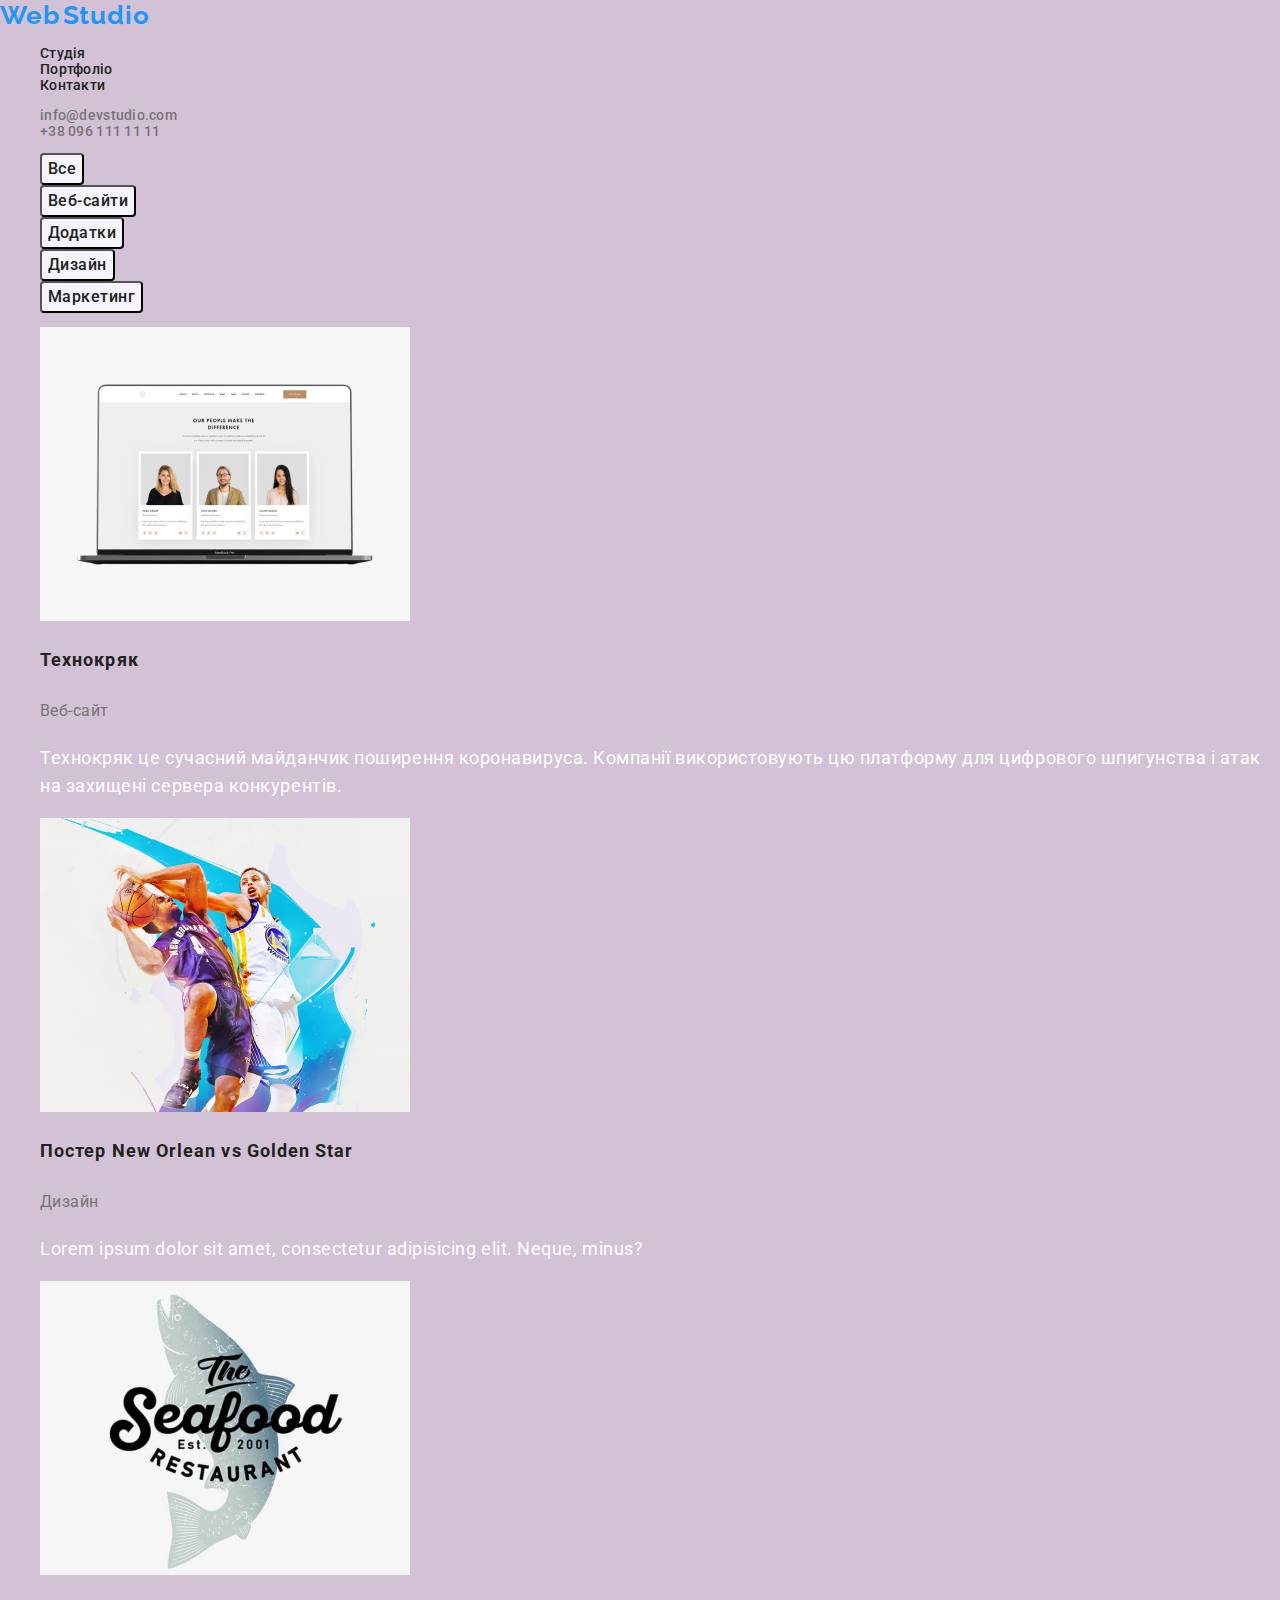
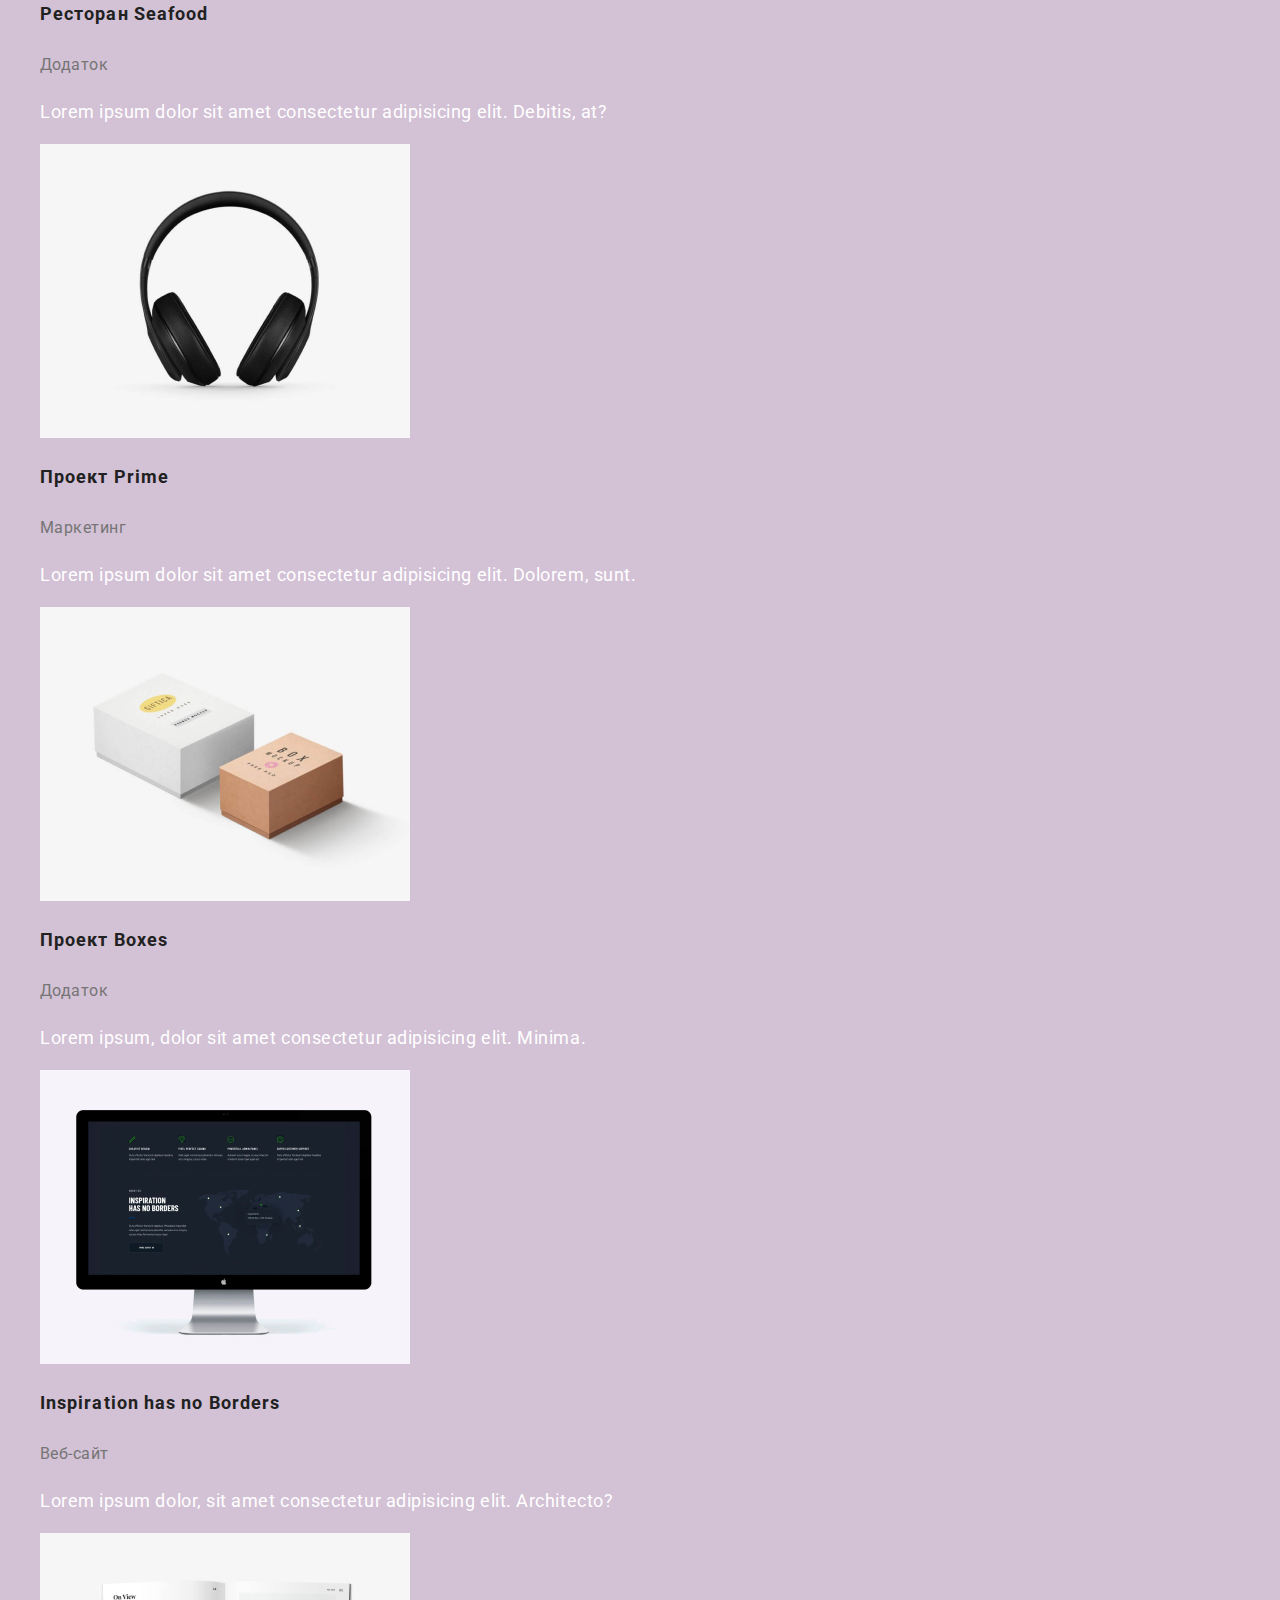
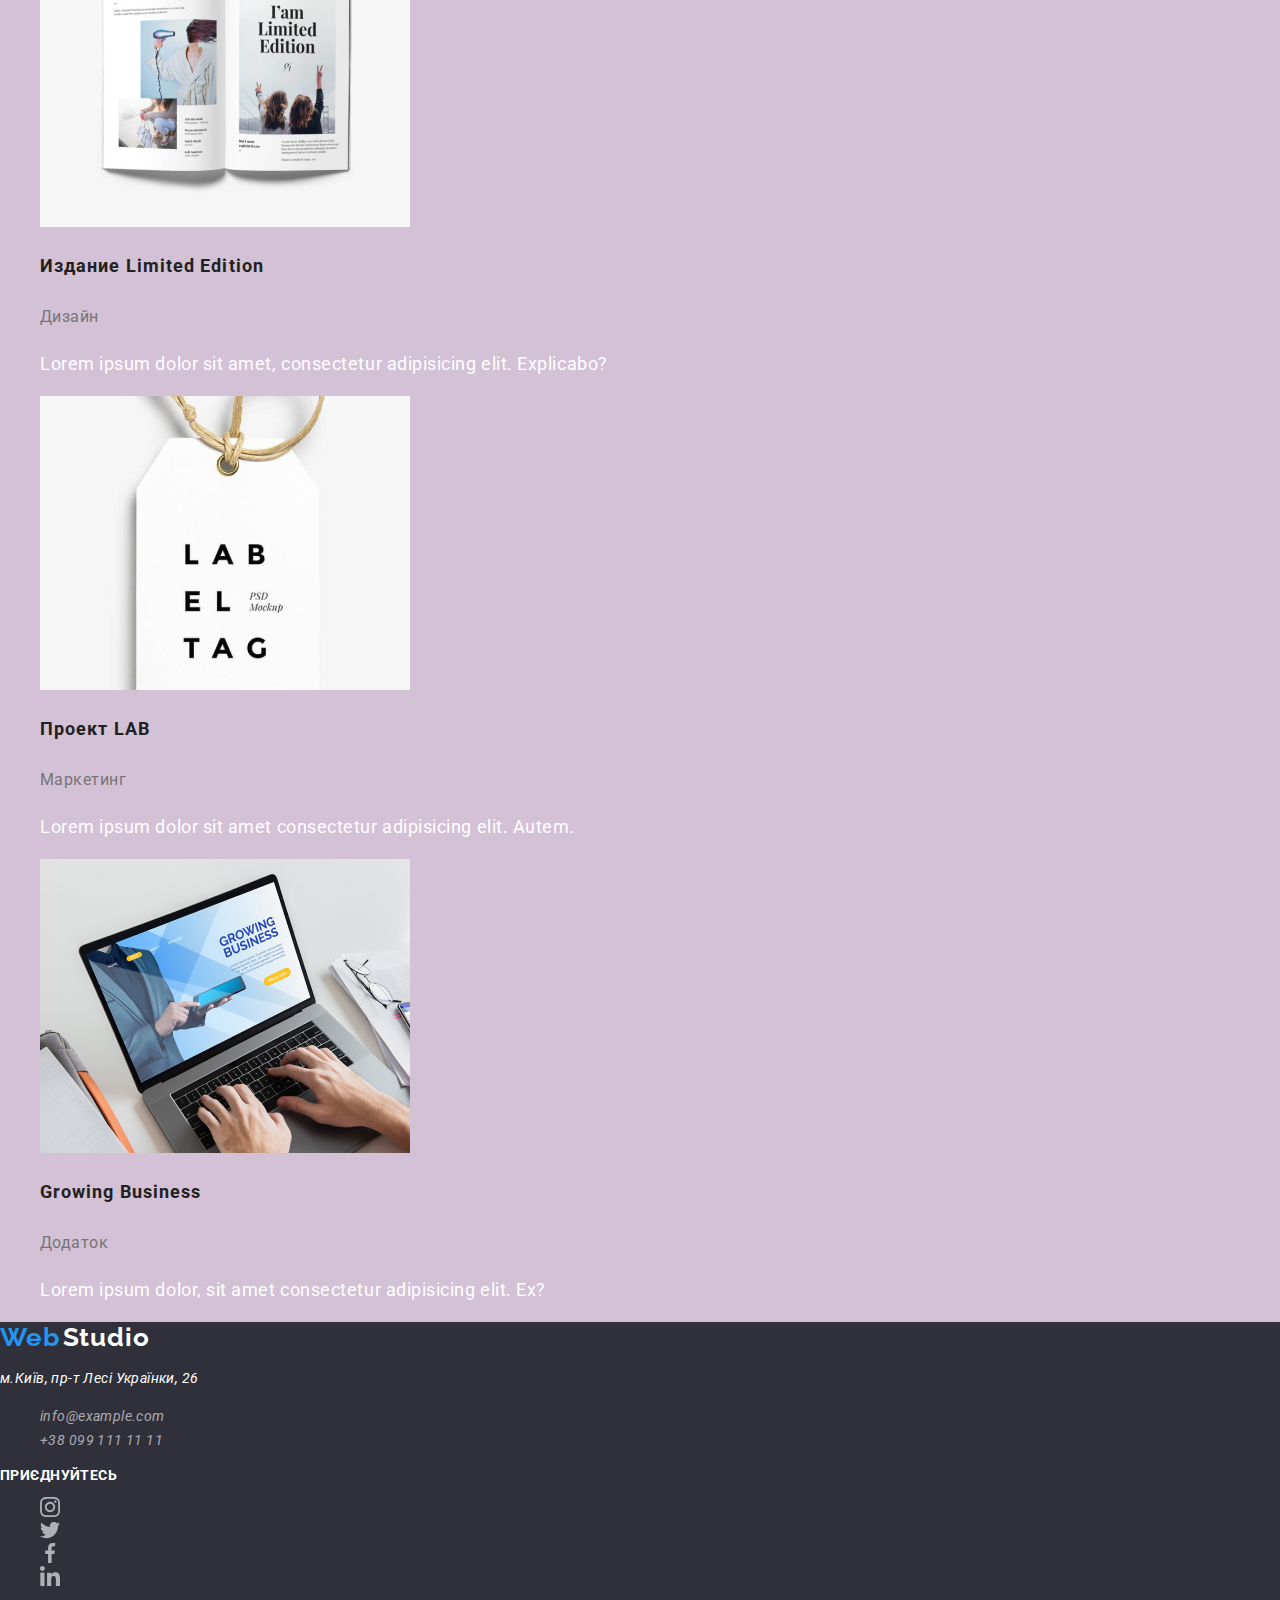
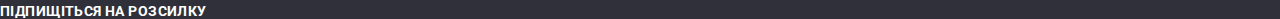
==== portfolio.html @ 8cbc4e5b "Copied fles from HW02" ====
<!DOCTYPE html>
<html lang="uk">
	<head>
		<meta charset="UTF-8" />
		<meta name="viewport" content="width=device-width, initial-scale=1.0" />
		<title>Document</title>
		<link
			href="https://fonts.googleapis.com/css2?family=Raleway:wght@400;700&family=Roboto:wght@400;500;700&display=swap"
			rel="stylesheet"
		/>
		<link rel="stylesheet" href="./css/normalize.css" />
		<link rel="stylesheet" href="./css/style.css" />
	</head>
	<body>
		<!--Header of page-->
		<header>
			<!--Navigation-->
			<nav class="navigation">
				<a class="navigation-logo" href="./index.html">
					<span class="logo logo-web">Web</span>
					<span class="logo">Studio</span>
				</a>
				<ul class="list navigation-menu-list">
					<li class="navigation-menu-list-item"><a href="./index.html" class="navigation-menu-link">Студія</a></li>
					<li class="navigation-menu-list-item">
						<a href="./portfolio.html" class="navigation-menu-link">Портфоліо</a>
					</li>
					<li class="navigation-menu-list-item"><a href="#" class="navigation-menu-link">Контакти</a></li>
				</ul>
			</nav>

			<!--Contacts-->
			<ul class="list">
				<li><a class="contacts-link" href="mailto:info@devstudio.com">info@devstudio.com</a></li>
				<li><a class="contacts-link" href="tel:+380961111111">+38 096 111 11 11</a></li>
			</ul>
		</header>

		<!--Main unique content of the page-->
		<main>
			<h1 hidden>Контент сторінки потрфоліо</h1>

			<!--section with portfolio-page buttoms-->
			<section>
				<h2 hidden>Портфоліо лінкс</h2>
				<ul class="list">
					<li><button class="btn-portfolio" type="button">Все</button></li>
					<li><button class="btn-portfolio" type="button">Веб-сайти</button></li>
					<li><button class="btn-portfolio" type="button">Додатки</button></li>
					<li><button class="btn-portfolio" type="button">Дизайн</button></li>
					<li><button class="btn-portfolio" type="button">Маркетинг</button></li>
				</ul>
			</section>

			<!--Section portfolio content-->
			<section>
				<h2 hidden>Порфоліо контент</h2>
				<ul class="list">
					<li>
						<a class="portfolio-list-item-link" href="">
							<img src="./images/portfolio-content-photo/portfolio-img1.jpg" alt="Відкритий ноутбук" width="370" />
							<h3 class="content-portfolio-list-item-title">Технокряк</h3>
							<p class="content-portfolio-list-item-point">Веб-сайт</p>
							<p class="content-portfolio-list-item-pop-up-text">
								Технокряк це сучасний майданчик поширення коронавируса. Компанії використовують цю платформу для
								цифрового шпигунства і атак на захищені сервера конкурентів.
							</p>
						</a>
					</li>

					<li>
						<a class="portfolio-list-item-link" href="">
							<img
								src="./images/portfolio-content-photo/portfolio-img2.jpg"
								alt="Два баскетболісти в стрибкуборяться за м'яч"
								width="370"
							/>
							<h3 class="content-portfolio-list-item-title">Постер New Orlean vs Golden Star</h3>
							<p class="content-portfolio-list-item-point">Дизайн</p>
							<p class="content-portfolio-list-item-pop-up-text">
								Lorem ipsum dolor sit amet, consectetur adipisicing elit. Neque, minus?
							</p>
						</a>
					</li>

					<li>
						<a class="portfolio-list-item-link" href="">
							<img
								src="./images/portfolio-content-photo/portfolio-img3.jpg"
								alt="Логотип-зображення ресторану морської їжі"
								width="370"
							/>
							<h3 class="content-portfolio-list-item-title">Ресторан Seafood</h3>
							<p class="content-portfolio-list-item-point">Додаток</p>
							<p class="content-portfolio-list-item-pop-up-text">
								Lorem ipsum dolor sit amet consectetur adipisicing elit. Debitis, at?
							</p>
						</a>
					</li>

					<li>
						<a class="portfolio-list-item-link" href="">
							<img src="./images/portfolio-content-photo/portfolio-img4.jpg" alt="Великі чорні навушники" width="370" />
							<h3 class="content-portfolio-list-item-title">Проект Prime</h3>
							<p class="content-portfolio-list-item-point">Маркетинг</p>
							<p class="content-portfolio-list-item-pop-up-text">
								Lorem ipsum dolor sit amet consectetur adipisicing elit. Dolorem, sunt.
							</p>
						</a>
					</li>

					<li>
						<a class="portfolio-list-item-link" href="">
							<img
								src="./images/portfolio-content-photo/portfolio-img5.jpg"
								alt="Дві коробочки білого і бежевого кольору з написами зверху"
								width="370"
							/>
							<h3 class="content-portfolio-list-item-title">Проект Boxes</h3>
							<p class="content-portfolio-list-item-point">Додаток</p>
							<p class="content-portfolio-list-item-pop-up-text">
								Lorem ipsum, dolor sit amet consectetur adipisicing elit. Minima.
							</p>
						</a>
					</li>

					<li>
						<a class="portfolio-list-item-link" href="">
							<img
								src="./images/portfolio-content-photo/portfolio-img6.jpg"
								alt="Монітор з відкритою на ньому вкладкою браузера"
								width="370"
							/>
							<h3 class="content-portfolio-list-item-title">Inspiration has no Borders</h3>
							<p class="content-portfolio-list-item-point">Веб-сайт</p>
							<p class="content-portfolio-list-item-pop-up-text">
								Lorem ipsum dolor, sit amet consectetur adipisicing elit. Architecto?
							</p>
						</a>
					</li>

					<li>
						<a class="portfolio-list-item-link" href="">
							<img
								src="./images/portfolio-content-photo/portfolio-img7.jpg"
								alt="Розгорнутий журнал, на сторінках якого фотки і текст"
								width="370"
							/>
							<h3 class="content-portfolio-list-item-title">Издание Limited Edition</h3>
							<p class="content-portfolio-list-item-point">Дизайн</p>
							<p class="content-portfolio-list-item-pop-up-text">
								Lorem ipsum dolor sit amet, consectetur adipisicing elit. Explicabo?
							</p>
						</a>
					</li>

					<li>
						<a class="portfolio-list-item-link" href="">
							<img
								src="./images/portfolio-content-photo/portfolio-img8.jpg"
								alt="Біла бірка з написом, на бежевому шнурочку"
								width="370"
							/>
							<h3 class="content-portfolio-list-item-title">Проект LAB</h3>
							<p class="content-portfolio-list-item-point">Маркетинг</p>
							<p class="content-portfolio-list-item-pop-up-text">
								Lorem ipsum dolor sit amet consectetur adipisicing elit. Autem.
							</p>
						</a>
					</li>

					<li>
						<a class="portfolio-list-item-link" href="">
							<img
								src="./images/portfolio-content-photo/portfolio-img9.jpg"
								alt="Руки людини, яка працює за ноутбуком"
								width="370"
							/>
							<h3 class="content-portfolio-list-item-title">Growing Business</h3>
							<p class="content-portfolio-list-item-point">Додаток</p>
							<p class="content-portfolio-list-item-pop-up-text">
								Lorem ipsum dolor, sit amet consectetur adipisicing elit. Ex?
							</p>
						</a>
					</li>
				</ul>
			</section>
		</main>

		<!--Footer-->
		<footer class="footer">
			<!--Contacts-->
			<div>
				<a class="navigation-logo" href="./index.html">
					<span class="logo logo-web">Web</span>
					<span class="logo footer-logo-stidio">Studio</span>
				</a>
				<address>
					<p class="footer-address-info">м.Київ, пр-т Лесі Українки, 26</p>
					<ul class="list">
						<li><a class="footer-contacts-info" href="mailto:info@example.com">info@example.com</a></li>
						<li><a class="footer-contacts-info" href="tel:+380961111111">+38 099 111 11 11</a></li>
					</ul>
				</address>
			</div>

			<!--Social-links for web studio-->
			<div>
				<b class="footer-join">Приєднуйтесь</b>
				<ul class="list">
					<li>
						<a
							href="https://www.instagram.com/"
							target="_blank"
							rel="noopener noreferrer"
							aria-label="Ссилка на інстаграм"
						>
							<img src="./images/social-links-logo/instagram.svg" alt="instagram-logo" />
						</a>
					</li>
					<li>
						<a href="https://www.twitter.com/" target="_blank" rel="noopener noreferrer" aria-label="Ссилка на твітер">
							<img src="./images/social-links-logo/twitter.svg" alt="twitter-logo" />
						</a>
					</li>
					<li>
						<a
							href="https://www.facebook.com/"
							target="_blank"
							rel="noopener noreferrer"
							aria-label="Ссилка на фейсбук"
						>
							<img src="./images/social-links-logo/facebook.svg" alt="facebook-logo" />
						</a>
					</li>
					<li>
						<a
							href="https://www.linkedin.com/"
							target="_blank"
							rel="noopener noreferrer"
							aria-label="Ссилка на лінкедін"
						>
							<img src="./images/social-links-logo/linkedin.svg" alt="linkedin-logo" />
						</a>
					</li>
				</ul>
			</div>

			<!--Mail subscription-->
			<div>
				<b class="footer-join">Підпищіться на розсилку</b>
			</div>
		</footer>
	</body>
</html>
---- css/style.css ----
/*font-family: 'Raleway', sans-serif;
font-family: 'Roboto', sans-serif;*/

:root {
	--primary-text-color: #212121;
	--secondary-text-color: #757575;
	--accent-color: #2196f3;
	--title-text-color: #ffffff;
	--footer-contacts-text: rgba(255, 255, 255, 0.6);
	--temporary-background-color: rgba(81, 7, 86, 0.25);
}

body {
	font-family: "Roboto", sans-serif;
	font-size: 14px;
	line-height: 1.143;
	letter-spacing: 0.02em;
	color: var(--primary-text-color);
	background: var(--temporary-background-color);
}

.list {
	list-style-type: none;
}

/*Header Logo WEB-STUDIO*/
.logo {
	font-family: "Raleway", sans-serif;
	font-weight: 700;
	font-size: 26px;
	line-height: 1.192;
	letter-spacing: 0.03em;
}
.logo-web {
	color: var(--accent-color);
}
.navigation-logo {
	color: var(--primary-text-color);
	text-decoration: none;
}
.navigation-logo:hover,
.navigation-logo:focus {
	color: #2196f3;
}

/*Header Navigation Menu*/
.navigation-menu-link {
	font-weight: 500;
	color: var(--primary-text-color);
	text-decoration: none;
}

.navigation-menu-link:hover,
.navigation-menu-link:focus {
	color: #2196f3;
}

/*Header Contacts*/
.contacts-link {
	font-weight: 500;
	color: #757575;
	text-decoration: none;
}

.contacts-link:hover,
.contacts-link:focus {
	color: #2196f3;
}

/*Section Hero*/
.hero-title {
	font-weight: 900;
	font-size: 44px;
	line-height: 1.364;
	text-align: center;
	letter-spacing: 0.06em;
	text-transform: uppercase;
	color: var(--title-text-color);
}

.btn {
	font-weight: 700;
	font-size: 16px;
	line-height: 1.875;
	letter-spacing: 0.06em;
	color: var(--title-text-color);
	background: var(--accent-color);
	display: flex;
	align-items: center;
	text-align: center;
	border-radius: 4px;
	border-bottom: none;
}

/*Section titles*/
.section-title {
	font-weight: 700;
	font-size: 36px;
	line-height: 1.167;
	text-align: center;
	letter-spacing: 0.03em;
}

/*Section main work principles*/
.principle-list-item-title {
	font-weight: 700;
	letter-spacing: 0.03em;
	text-transform: uppercase;
}
.principle-list-item-text {
	line-height: 1.714;
	letter-spacing: 0.03em;
	color: var(--secondary-text-color);
}

/*Section What we do*/
.whatwedo-list-item-title {
	font-weight: 700;
	letter-spacing: 0.03em;
	text-transform: uppercase;
	color: var(--title-text-color);
}
/*Section Our team*/
.ourteam-list-item-title {
	font-weight: 500;
	font-size: 16px;
	line-height: 1.188;
	letter-spacing: 0.03em;
}
.ourteam-list-item-text {
	font-size: 16px;
	line-height: 1.188;
	letter-spacing: 0.03em;
	color: var(--secondary-text-color);
}

/*Footer Logo Address and contacts*/
.footer {
	background: #2f303a;
}
.footer-logo-stidio {
	color: var(--title-text-color);
}
.footer-address-info {
	line-height: 1.714;
	letter-spacing: 0.03em;
	color: var(--title-text-color);
}
.footer-contacts-info {
	line-height: 1.714;
	letter-spacing: 0.03em;
	color: var(--footer-contacts-text);
	text-decoration: none;
}

.footer-join {
	font-weight: 700;
	letter-spacing: 0.03em;
	text-transform: uppercase;
	color: var(--title-text-color);
}

/*Portfolio bottoms*/
.btn-portfolio {
	font-weight: 500;
	font-size: 16px;
	line-height: 1.625;
	text-align: center;
	letter-spacing: 0.03em;
	color: var(--primary-text-color);
	background: #f5f4fa;
	border-radius: 4px;
}
.btn-portfolio:hover,
.btn-portfolio:focus {
	background-color: var(--accent-color);
	color: var(--title-text-color);
}

/*Portfolio content*/
.portfolio-list-item-link {
	color: var(--primary-text-color);
	text-decoration: none;
}
.content-portfolio-list-item-title {
	font-weight: 700;
	font-size: 18px;
	line-height: 2;
	letter-spacing: 0.06em;
}
.content-portfolio-list-item-point {
	font-size: 16px;
	line-height: 1.875;
	letter-spacing: 0.03em;
	color: var(--secondary-text-color);
}
.content-portfolio-list-item-pop-up-text {
	font-size: 18px;
	line-height: 1.556;
	letter-spacing: 0.03em;
	color: var(--title-text-color);
}
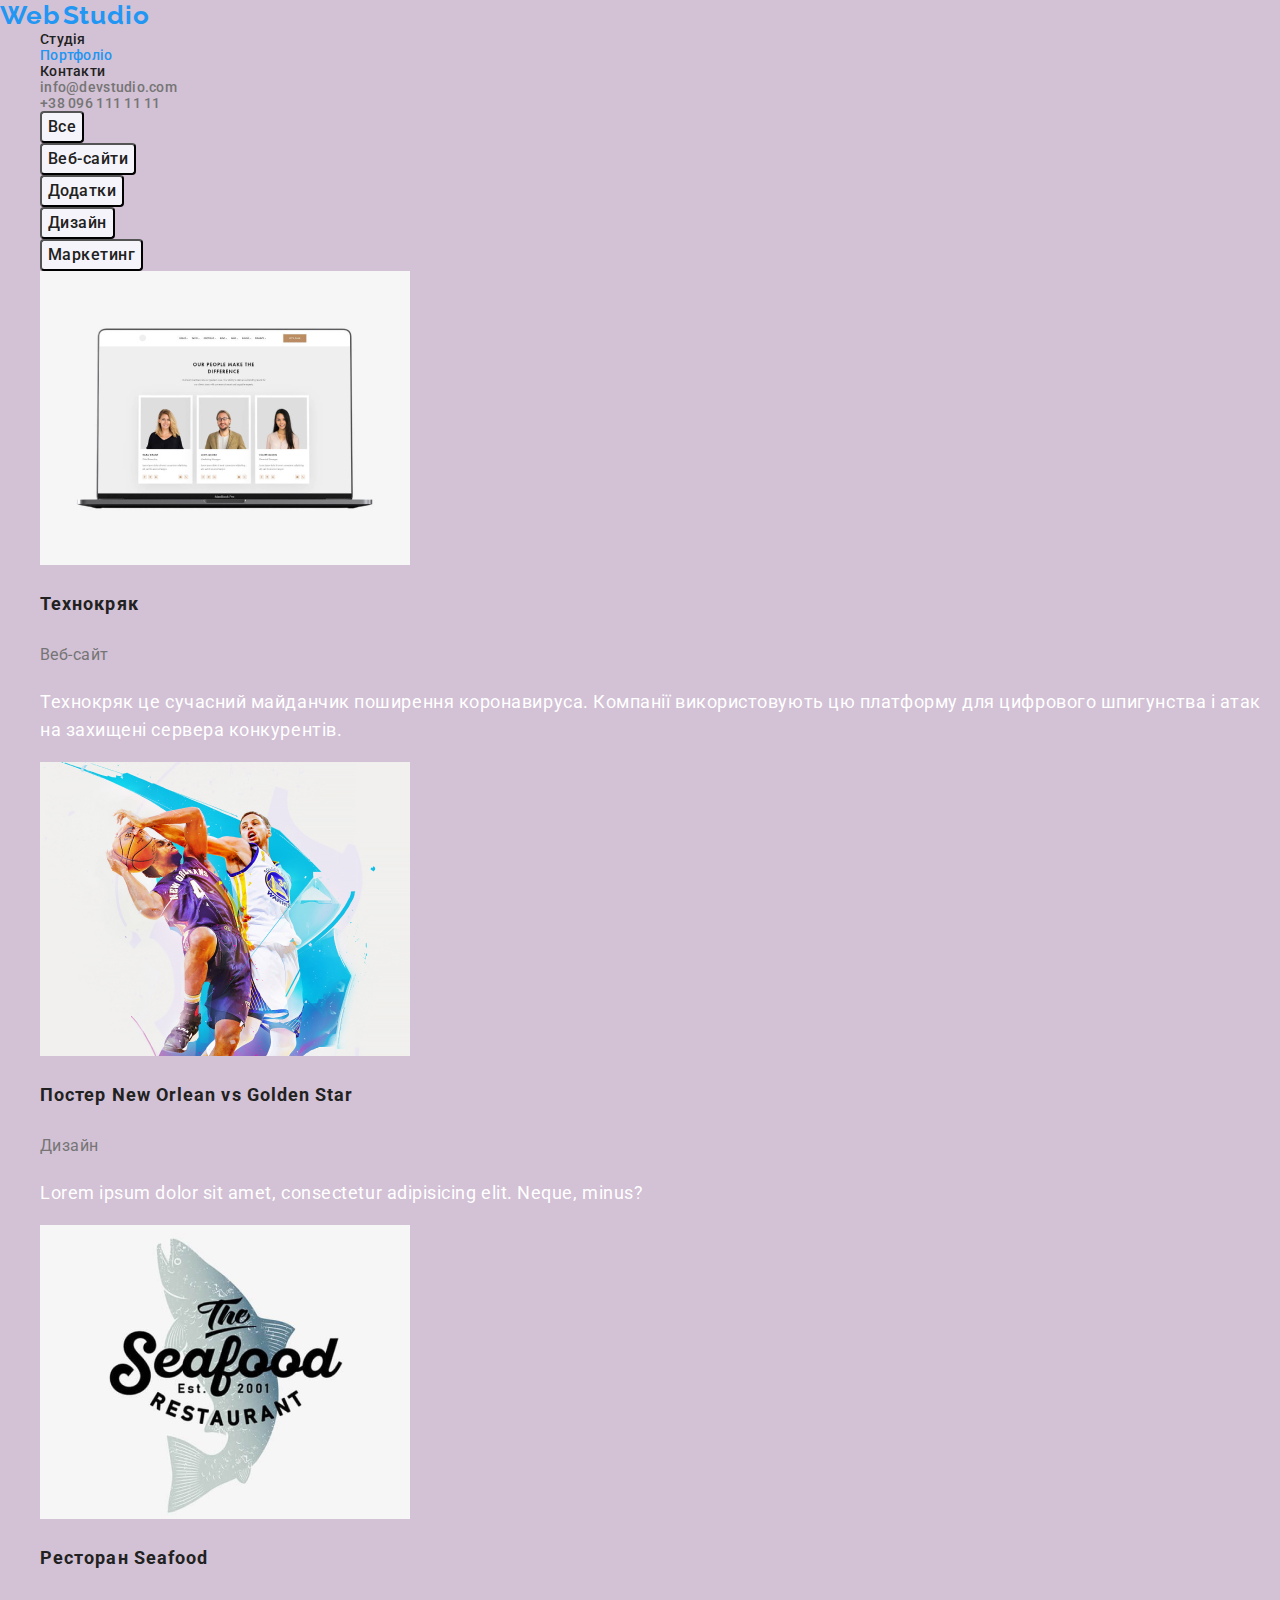
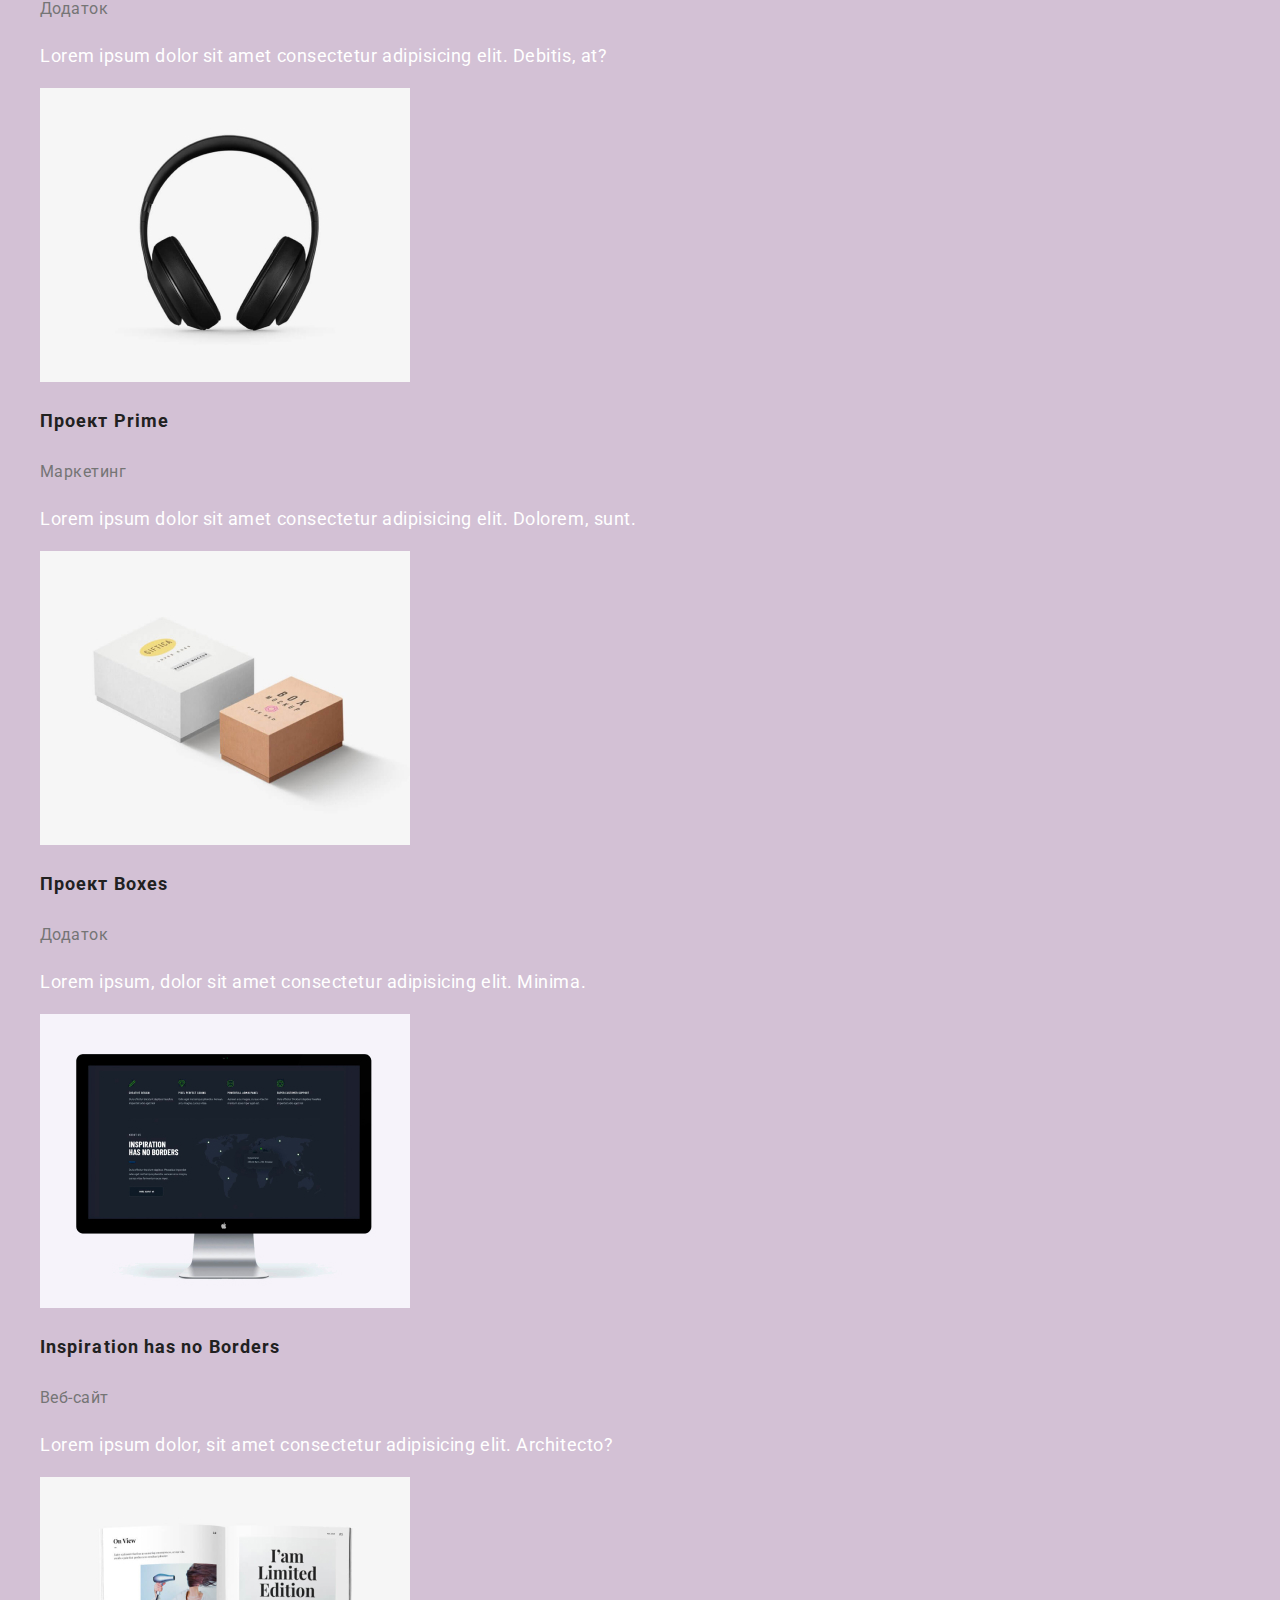
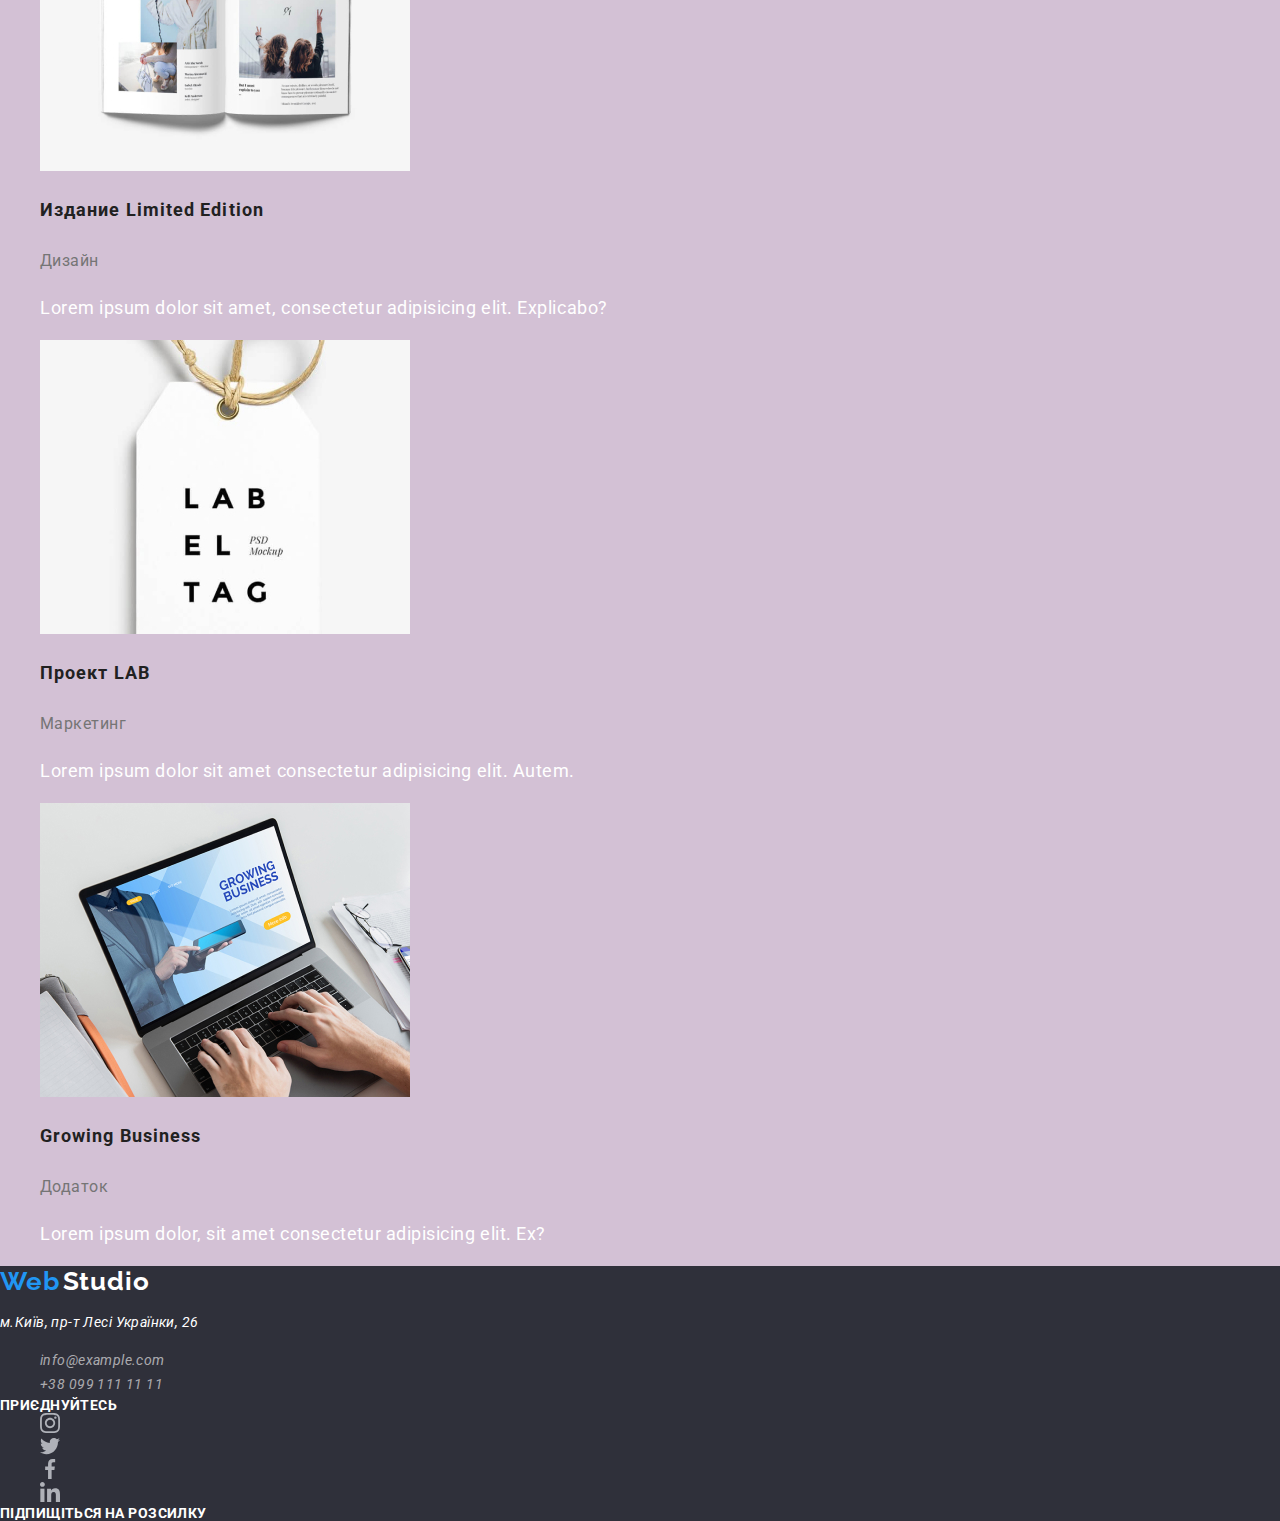
==== commit 3c66f94a: "Changed page-titles; added visually-hidden in css and current for open current page" ====
--- a/portfolio.html
+++ b/portfolio.html
@@ -3,7 +3,7 @@
 	<head>
 		<meta charset="UTF-8" />
 		<meta name="viewport" content="width=device-width, initial-scale=1.0" />
-		<title>Document</title>
+		<title>Portfolio</title>
 		<link
 			href="https://fonts.googleapis.com/css2?family=Raleway:wght@400;700&family=Roboto:wght@400;500;700&display=swap"
 			rel="stylesheet"
@@ -23,7 +23,7 @@
 				<ul class="list navigation-menu-list">
 					<li class="navigation-menu-list-item"><a href="./index.html" class="navigation-menu-link">Студія</a></li>
 					<li class="navigation-menu-list-item">
-						<a href="./portfolio.html" class="navigation-menu-link">Портфоліо</a>
+						<a href="./portfolio.html" class="navigation-menu-link current">Портфоліо</a>
 					</li>
 					<li class="navigation-menu-list-item"><a href="#" class="navigation-menu-link">Контакти</a></li>
 				</ul>
@@ -38,11 +38,11 @@
 
 		<!--Main unique content of the page-->
 		<main>
-			<h1 hidden>Контент сторінки потрфоліо</h1>
+			<h1 class="visually-hidden">Контент сторінки потрфоліо</h1>
 
 			<!--section with portfolio-page buttoms-->
 			<section>
-				<h2 hidden>Портфоліо лінкс</h2>
+				<h2 class="visually-hidden">Портфоліо лінкс</h2>
 				<ul class="list">
 					<li><button class="btn-portfolio" type="button">Все</button></li>
 					<li><button class="btn-portfolio" type="button">Веб-сайти</button></li>
@@ -54,7 +54,7 @@
 
 			<!--Section portfolio content-->
 			<section>
-				<h2 hidden>Порфоліо контент</h2>
+				<h2 class="visually-hidden">Порфоліо контент</h2>
 				<ul class="list">
 					<li>
 						<a class="portfolio-list-item-link" href="">
--- a/css/style.css
+++ b/css/style.css
@@ -19,8 +19,21 @@
 	background: var(--temporary-background-color);
 }
 
+.visually-hidden {
+	position: absolute !important;
+	clip: rect(1px 1px 1px 1px);
+	/* IE6, IE7 */
+	clip: rect(1px 1px 1px 1px);
+	padding: 0 !important;
+	border: 0 !important;
+	height: 1px !important;
+	width: 1px !important;
+	overflow: hidden;
+}
+
 .list {
 	list-style-type: none;
+	margin: 0px;
 }
 
 /*Header Logo WEB-STUDIO*/
@@ -52,6 +65,10 @@
 
 .navigation-menu-link:hover,
 .navigation-menu-link:focus {
+	color: #2196f3;
+}
+
+.current {
 	color: #2196f3;
 }
 
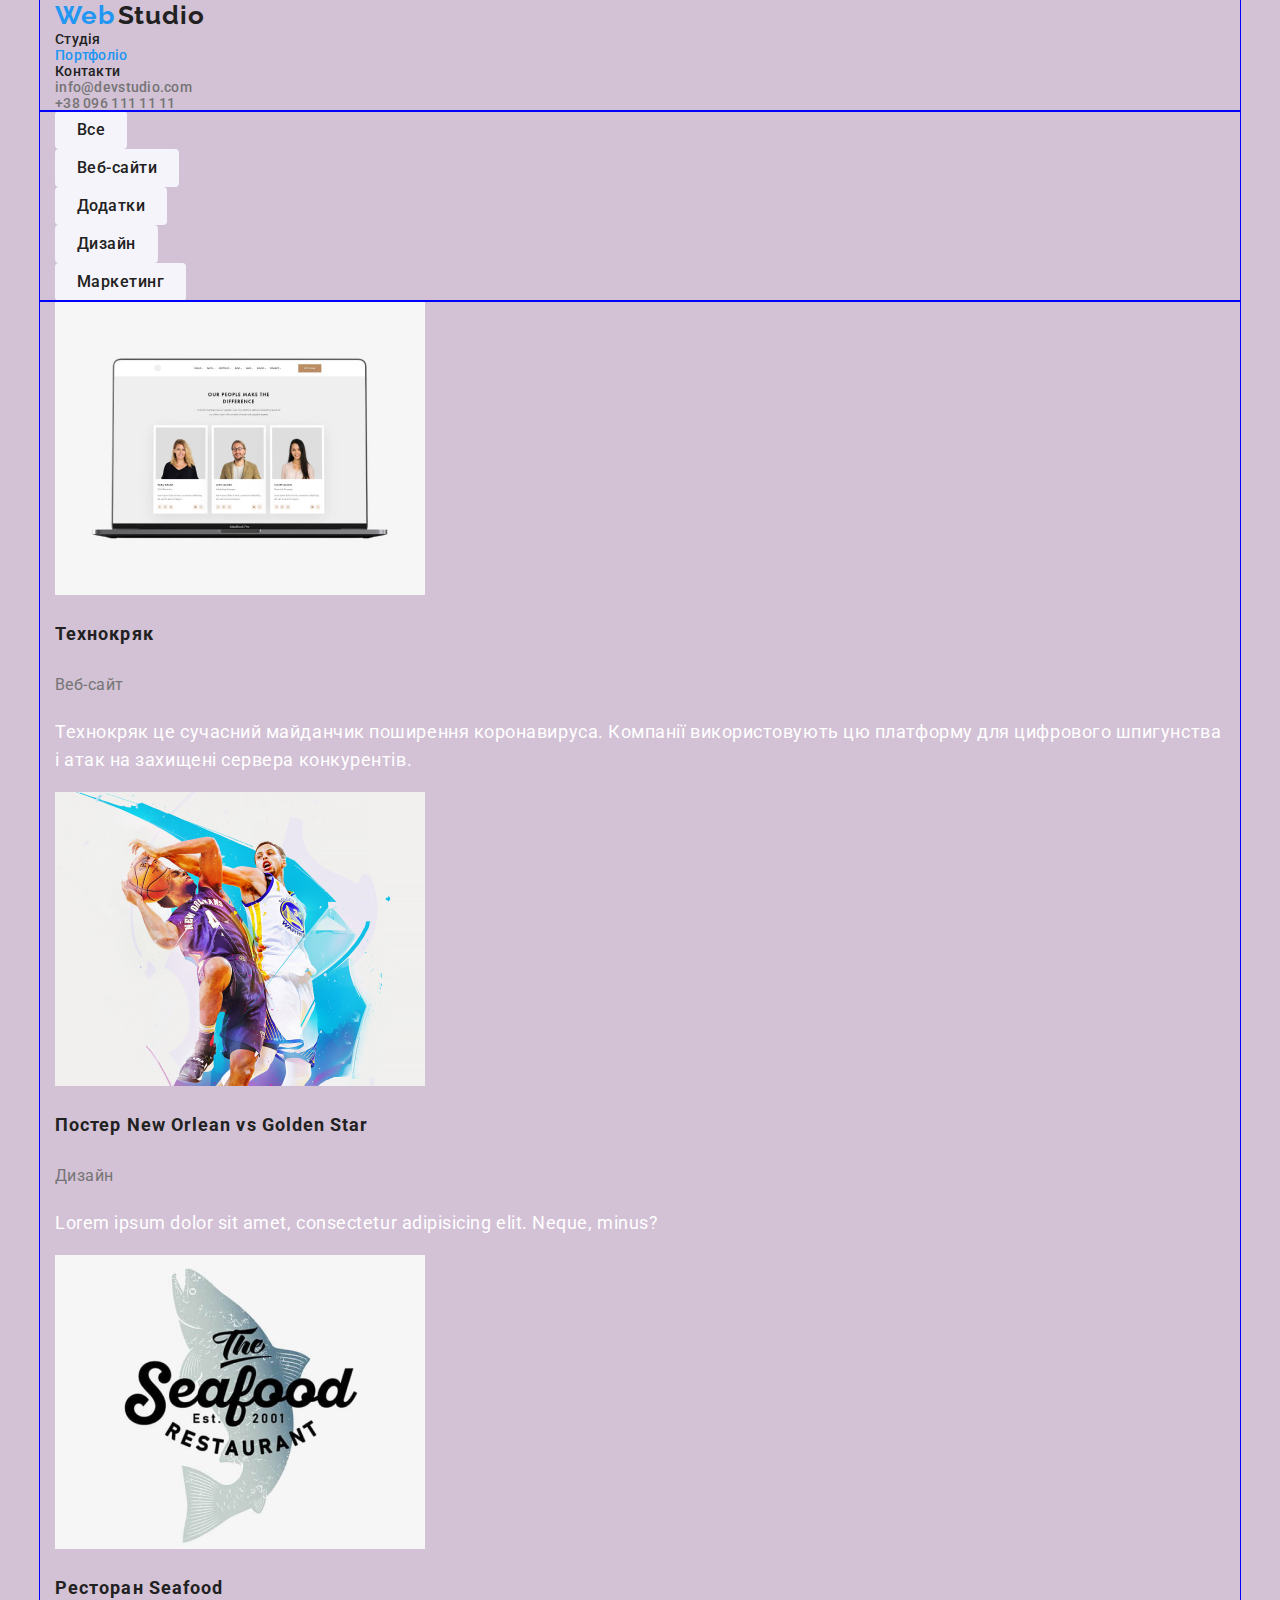
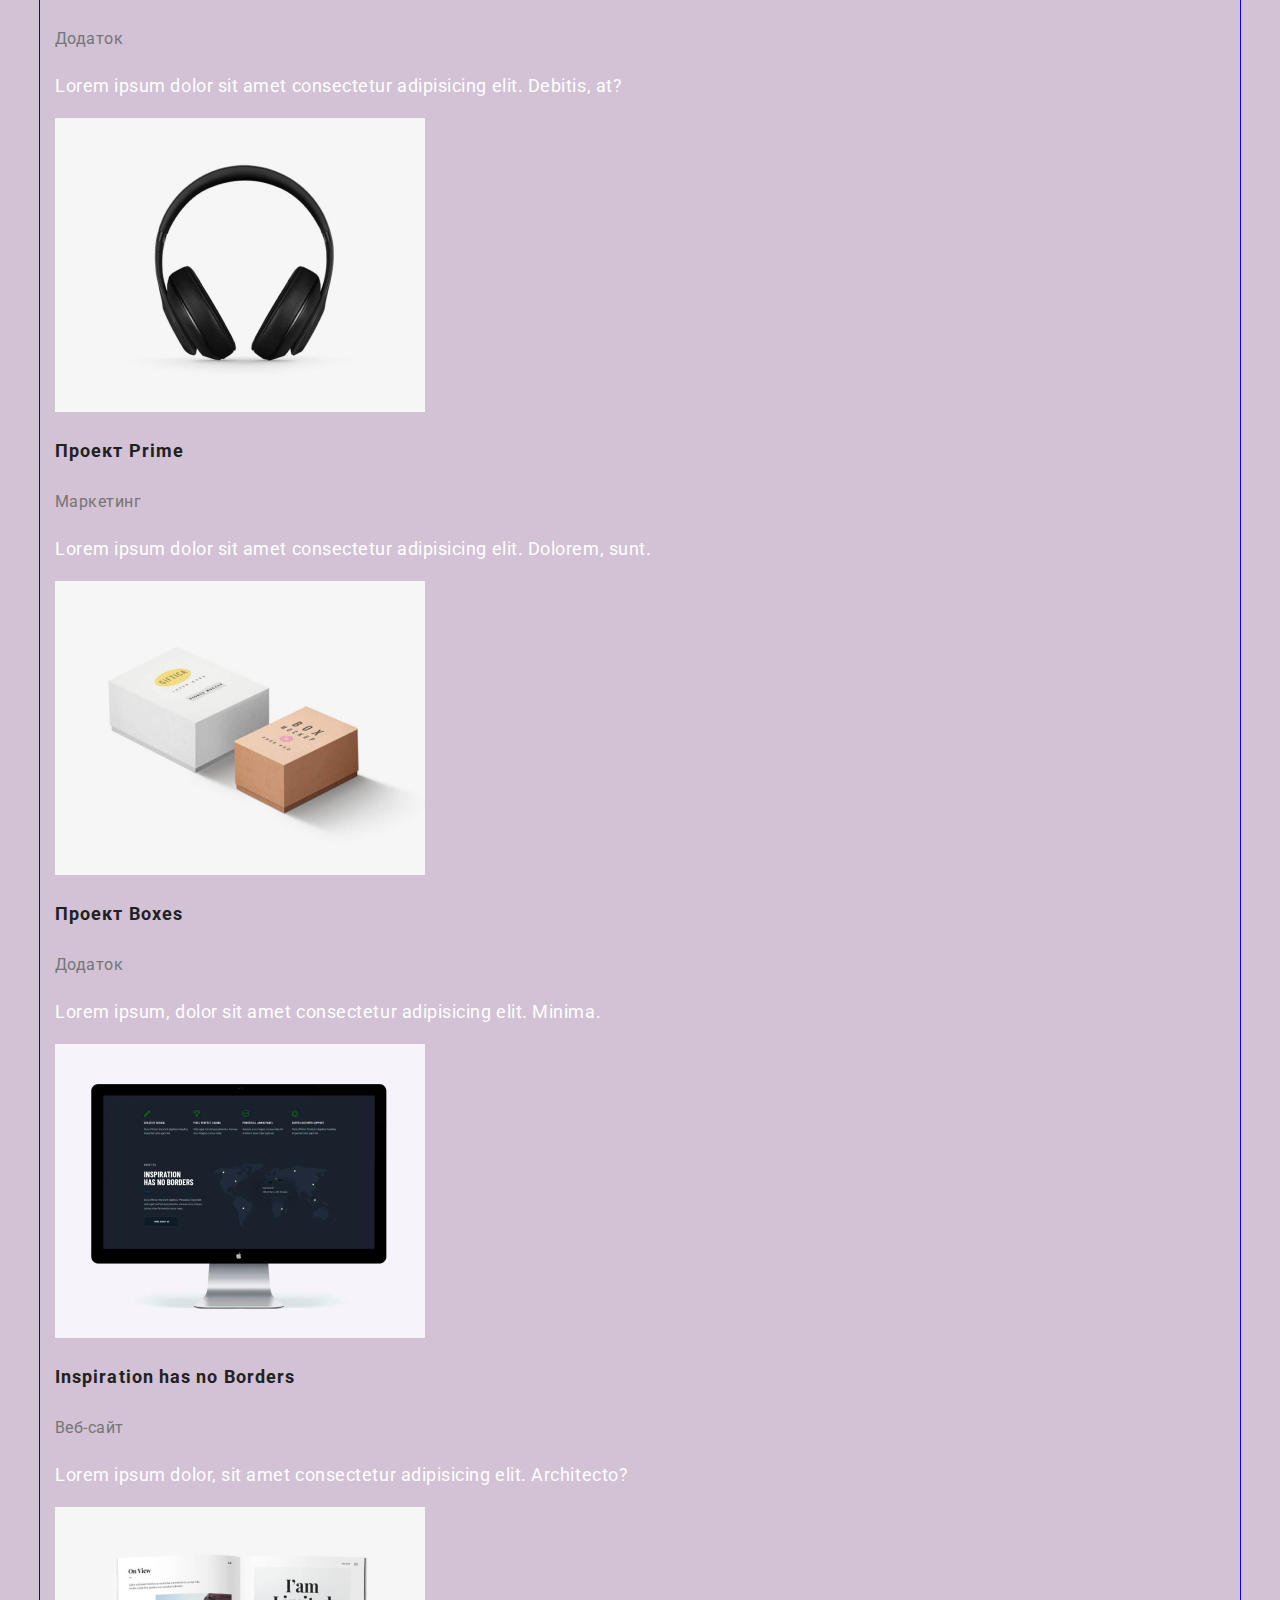
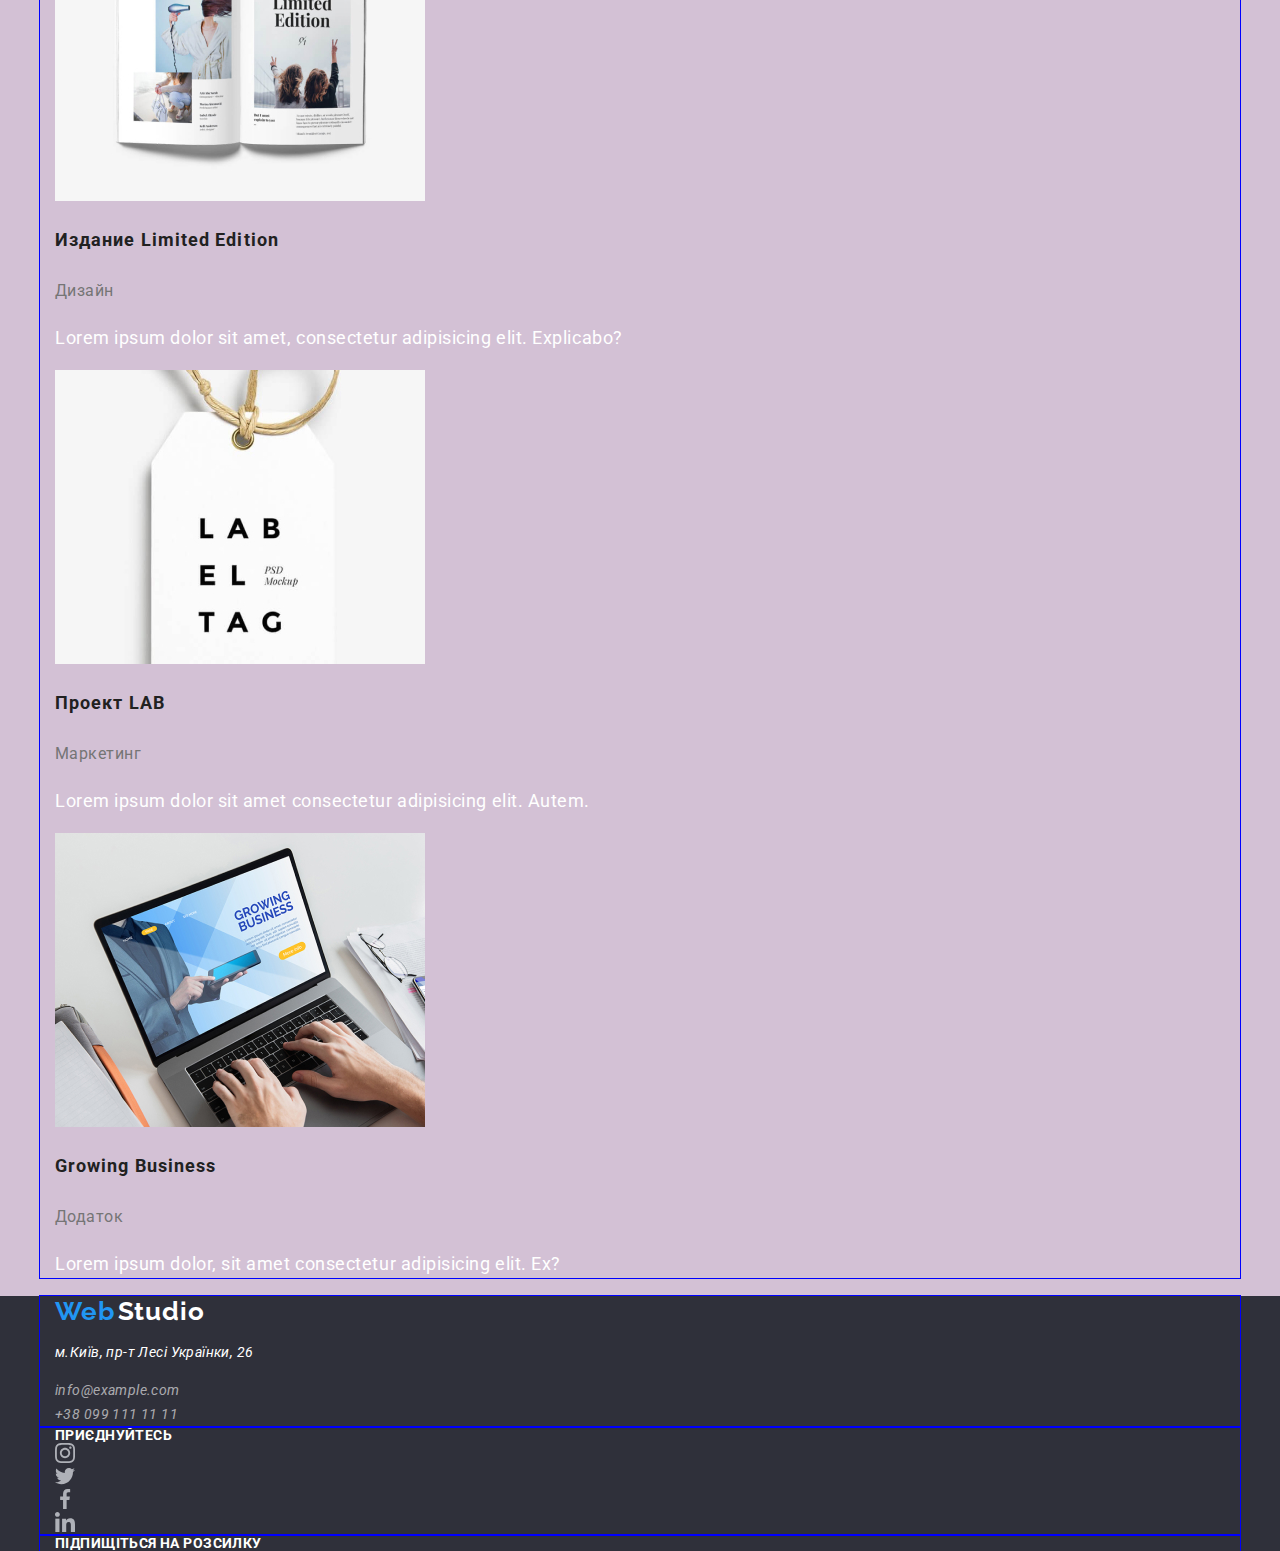
==== commit decf310d: "Changes in css for button; Added containers; margin/padding for hero/list" ====
--- a/portfolio.html
+++ b/portfolio.html
@@ -14,183 +14,193 @@
 	<body>
 		<!--Header of page-->
 		<header>
-			<!--Navigation-->
-			<nav class="navigation">
-				<a class="navigation-logo" href="./index.html">
-					<span class="logo logo-web">Web</span>
-					<span class="logo">Studio</span>
-				</a>
-				<ul class="list navigation-menu-list">
-					<li class="navigation-menu-list-item"><a href="./index.html" class="navigation-menu-link">Студія</a></li>
-					<li class="navigation-menu-list-item">
-						<a href="./portfolio.html" class="navigation-menu-link current">Портфоліо</a>
-					</li>
-					<li class="navigation-menu-list-item"><a href="#" class="navigation-menu-link">Контакти</a></li>
+			<div class="container">
+				<!--Navigation-->
+				<nav class="navigation">
+					<a class="navigation-logo" href="./index.html">
+						<span class="logo logo-web">Web</span>
+						<span class="logo">Studio</span>
+					</a>
+					<ul class="list navigation-menu-list">
+						<li class="navigation-menu-list-item"><a href="./index.html" class="navigation-menu-link">Студія</a></li>
+						<li class="navigation-menu-list-item">
+							<a href="./portfolio.html" class="navigation-menu-link current">Портфоліо</a>
+						</li>
+						<li class="navigation-menu-list-item"><a href="#" class="navigation-menu-link">Контакти</a></li>
+					</ul>
+				</nav>
+
+				<!--Contacts-->
+				<ul class="list">
+					<li><a class="contacts-link" href="mailto:info@devstudio.com">info@devstudio.com</a></li>
+					<li><a class="contacts-link" href="tel:+380961111111">+38 096 111 11 11</a></li>
 				</ul>
-			</nav>
-
-			<!--Contacts-->
-			<ul class="list">
-				<li><a class="contacts-link" href="mailto:info@devstudio.com">info@devstudio.com</a></li>
-				<li><a class="contacts-link" href="tel:+380961111111">+38 096 111 11 11</a></li>
-			</ul>
+			</div>
 		</header>
 
 		<!--Main unique content of the page-->
 		<main>
 			<h1 class="visually-hidden">Контент сторінки потрфоліо</h1>
 
-			<!--section with portfolio-page buttoms-->
+			<!--section with portfolio-page buttons-->
 			<section>
-				<h2 class="visually-hidden">Портфоліо лінкс</h2>
-				<ul class="list">
-					<li><button class="btn-portfolio" type="button">Все</button></li>
-					<li><button class="btn-portfolio" type="button">Веб-сайти</button></li>
-					<li><button class="btn-portfolio" type="button">Додатки</button></li>
-					<li><button class="btn-portfolio" type="button">Дизайн</button></li>
-					<li><button class="btn-portfolio" type="button">Маркетинг</button></li>
-				</ul>
+				<div class="container">
+					<h2 class="visually-hidden">Портфоліо лінкс</h2>
+					<ul class="list">
+						<li><button class="btn-portfolio" type="button">Все</button></li>
+						<li><button class="btn-portfolio" type="button">Веб-сайти</button></li>
+						<li><button class="btn-portfolio" type="button">Додатки</button></li>
+						<li><button class="btn-portfolio" type="button">Дизайн</button></li>
+						<li><button class="btn-portfolio" type="button">Маркетинг</button></li>
+					</ul>
+				</div>
 			</section>
 
 			<!--Section portfolio content-->
 			<section>
-				<h2 class="visually-hidden">Порфоліо контент</h2>
-				<ul class="list">
-					<li>
-						<a class="portfolio-list-item-link" href="">
-							<img src="./images/portfolio-content-photo/portfolio-img1.jpg" alt="Відкритий ноутбук" width="370" />
-							<h3 class="content-portfolio-list-item-title">Технокряк</h3>
-							<p class="content-portfolio-list-item-point">Веб-сайт</p>
-							<p class="content-portfolio-list-item-pop-up-text">
-								Технокряк це сучасний майданчик поширення коронавируса. Компанії використовують цю платформу для
-								цифрового шпигунства і атак на захищені сервера конкурентів.
-							</p>
-						</a>
-					</li>
-
-					<li>
-						<a class="portfolio-list-item-link" href="">
-							<img
-								src="./images/portfolio-content-photo/portfolio-img2.jpg"
-								alt="Два баскетболісти в стрибкуборяться за м'яч"
-								width="370"
-							/>
-							<h3 class="content-portfolio-list-item-title">Постер New Orlean vs Golden Star</h3>
-							<p class="content-portfolio-list-item-point">Дизайн</p>
-							<p class="content-portfolio-list-item-pop-up-text">
-								Lorem ipsum dolor sit amet, consectetur adipisicing elit. Neque, minus?
-							</p>
-						</a>
-					</li>
-
-					<li>
-						<a class="portfolio-list-item-link" href="">
-							<img
-								src="./images/portfolio-content-photo/portfolio-img3.jpg"
-								alt="Логотип-зображення ресторану морської їжі"
-								width="370"
-							/>
-							<h3 class="content-portfolio-list-item-title">Ресторан Seafood</h3>
-							<p class="content-portfolio-list-item-point">Додаток</p>
-							<p class="content-portfolio-list-item-pop-up-text">
-								Lorem ipsum dolor sit amet consectetur adipisicing elit. Debitis, at?
-							</p>
-						</a>
-					</li>
-
-					<li>
-						<a class="portfolio-list-item-link" href="">
-							<img src="./images/portfolio-content-photo/portfolio-img4.jpg" alt="Великі чорні навушники" width="370" />
-							<h3 class="content-portfolio-list-item-title">Проект Prime</h3>
-							<p class="content-portfolio-list-item-point">Маркетинг</p>
-							<p class="content-portfolio-list-item-pop-up-text">
-								Lorem ipsum dolor sit amet consectetur adipisicing elit. Dolorem, sunt.
-							</p>
-						</a>
-					</li>
-
-					<li>
-						<a class="portfolio-list-item-link" href="">
-							<img
-								src="./images/portfolio-content-photo/portfolio-img5.jpg"
-								alt="Дві коробочки білого і бежевого кольору з написами зверху"
-								width="370"
-							/>
-							<h3 class="content-portfolio-list-item-title">Проект Boxes</h3>
-							<p class="content-portfolio-list-item-point">Додаток</p>
-							<p class="content-portfolio-list-item-pop-up-text">
-								Lorem ipsum, dolor sit amet consectetur adipisicing elit. Minima.
-							</p>
-						</a>
-					</li>
-
-					<li>
-						<a class="portfolio-list-item-link" href="">
-							<img
-								src="./images/portfolio-content-photo/portfolio-img6.jpg"
-								alt="Монітор з відкритою на ньому вкладкою браузера"
-								width="370"
-							/>
-							<h3 class="content-portfolio-list-item-title">Inspiration has no Borders</h3>
-							<p class="content-portfolio-list-item-point">Веб-сайт</p>
-							<p class="content-portfolio-list-item-pop-up-text">
-								Lorem ipsum dolor, sit amet consectetur adipisicing elit. Architecto?
-							</p>
-						</a>
-					</li>
-
-					<li>
-						<a class="portfolio-list-item-link" href="">
-							<img
-								src="./images/portfolio-content-photo/portfolio-img7.jpg"
-								alt="Розгорнутий журнал, на сторінках якого фотки і текст"
-								width="370"
-							/>
-							<h3 class="content-portfolio-list-item-title">Издание Limited Edition</h3>
-							<p class="content-portfolio-list-item-point">Дизайн</p>
-							<p class="content-portfolio-list-item-pop-up-text">
-								Lorem ipsum dolor sit amet, consectetur adipisicing elit. Explicabo?
-							</p>
-						</a>
-					</li>
-
-					<li>
-						<a class="portfolio-list-item-link" href="">
-							<img
-								src="./images/portfolio-content-photo/portfolio-img8.jpg"
-								alt="Біла бірка з написом, на бежевому шнурочку"
-								width="370"
-							/>
-							<h3 class="content-portfolio-list-item-title">Проект LAB</h3>
-							<p class="content-portfolio-list-item-point">Маркетинг</p>
-							<p class="content-portfolio-list-item-pop-up-text">
-								Lorem ipsum dolor sit amet consectetur adipisicing elit. Autem.
-							</p>
-						</a>
-					</li>
-
-					<li>
-						<a class="portfolio-list-item-link" href="">
-							<img
-								src="./images/portfolio-content-photo/portfolio-img9.jpg"
-								alt="Руки людини, яка працює за ноутбуком"
-								width="370"
-							/>
-							<h3 class="content-portfolio-list-item-title">Growing Business</h3>
-							<p class="content-portfolio-list-item-point">Додаток</p>
-							<p class="content-portfolio-list-item-pop-up-text">
-								Lorem ipsum dolor, sit amet consectetur adipisicing elit. Ex?
-							</p>
-						</a>
-					</li>
-				</ul>
+				<div class="container">
+					<h2 class="visually-hidden">Порфоліо контент</h2>
+					<ul class="list">
+						<li>
+							<a class="portfolio-list-item-link" href="">
+								<img src="./images/portfolio-content-photo/portfolio-img1.jpg" alt="Відкритий ноутбук" width="370" />
+								<h3 class="content-portfolio-list-item-title">Технокряк</h3>
+								<p class="content-portfolio-list-item-point">Веб-сайт</p>
+								<p class="content-portfolio-list-item-pop-up-text">
+									Технокряк це сучасний майданчик поширення коронавируса. Компанії використовують цю платформу для
+									цифрового шпигунства і атак на захищені сервера конкурентів.
+								</p>
+							</a>
+						</li>
+
+						<li>
+							<a class="portfolio-list-item-link" href="">
+								<img
+									src="./images/portfolio-content-photo/portfolio-img2.jpg"
+									alt="Два баскетболісти в стрибкуборяться за м'яч"
+									width="370"
+								/>
+								<h3 class="content-portfolio-list-item-title">Постер New Orlean vs Golden Star</h3>
+								<p class="content-portfolio-list-item-point">Дизайн</p>
+								<p class="content-portfolio-list-item-pop-up-text">
+									Lorem ipsum dolor sit amet, consectetur adipisicing elit. Neque, minus?
+								</p>
+							</a>
+						</li>
+
+						<li>
+							<a class="portfolio-list-item-link" href="">
+								<img
+									src="./images/portfolio-content-photo/portfolio-img3.jpg"
+									alt="Логотип-зображення ресторану морської їжі"
+									width="370"
+								/>
+								<h3 class="content-portfolio-list-item-title">Ресторан Seafood</h3>
+								<p class="content-portfolio-list-item-point">Додаток</p>
+								<p class="content-portfolio-list-item-pop-up-text">
+									Lorem ipsum dolor sit amet consectetur adipisicing elit. Debitis, at?
+								</p>
+							</a>
+						</li>
+
+						<li>
+							<a class="portfolio-list-item-link" href="">
+								<img
+									src="./images/portfolio-content-photo/portfolio-img4.jpg"
+									alt="Великі чорні навушники"
+									width="370"
+								/>
+								<h3 class="content-portfolio-list-item-title">Проект Prime</h3>
+								<p class="content-portfolio-list-item-point">Маркетинг</p>
+								<p class="content-portfolio-list-item-pop-up-text">
+									Lorem ipsum dolor sit amet consectetur adipisicing elit. Dolorem, sunt.
+								</p>
+							</a>
+						</li>
+
+						<li>
+							<a class="portfolio-list-item-link" href="">
+								<img
+									src="./images/portfolio-content-photo/portfolio-img5.jpg"
+									alt="Дві коробочки білого і бежевого кольору з написами зверху"
+									width="370"
+								/>
+								<h3 class="content-portfolio-list-item-title">Проект Boxes</h3>
+								<p class="content-portfolio-list-item-point">Додаток</p>
+								<p class="content-portfolio-list-item-pop-up-text">
+									Lorem ipsum, dolor sit amet consectetur adipisicing elit. Minima.
+								</p>
+							</a>
+						</li>
+
+						<li>
+							<a class="portfolio-list-item-link" href="">
+								<img
+									src="./images/portfolio-content-photo/portfolio-img6.jpg"
+									alt="Монітор з відкритою на ньому вкладкою браузера"
+									width="370"
+								/>
+								<h3 class="content-portfolio-list-item-title">Inspiration has no Borders</h3>
+								<p class="content-portfolio-list-item-point">Веб-сайт</p>
+								<p class="content-portfolio-list-item-pop-up-text">
+									Lorem ipsum dolor, sit amet consectetur adipisicing elit. Architecto?
+								</p>
+							</a>
+						</li>
+
+						<li>
+							<a class="portfolio-list-item-link" href="">
+								<img
+									src="./images/portfolio-content-photo/portfolio-img7.jpg"
+									alt="Розгорнутий журнал, на сторінках якого фотки і текст"
+									width="370"
+								/>
+								<h3 class="content-portfolio-list-item-title">Издание Limited Edition</h3>
+								<p class="content-portfolio-list-item-point">Дизайн</p>
+								<p class="content-portfolio-list-item-pop-up-text">
+									Lorem ipsum dolor sit amet, consectetur adipisicing elit. Explicabo?
+								</p>
+							</a>
+						</li>
+
+						<li>
+							<a class="portfolio-list-item-link" href="">
+								<img
+									src="./images/portfolio-content-photo/portfolio-img8.jpg"
+									alt="Біла бірка з написом, на бежевому шнурочку"
+									width="370"
+								/>
+								<h3 class="content-portfolio-list-item-title">Проект LAB</h3>
+								<p class="content-portfolio-list-item-point">Маркетинг</p>
+								<p class="content-portfolio-list-item-pop-up-text">
+									Lorem ipsum dolor sit amet consectetur adipisicing elit. Autem.
+								</p>
+							</a>
+						</li>
+
+						<li>
+							<a class="portfolio-list-item-link" href="">
+								<img
+									src="./images/portfolio-content-photo/portfolio-img9.jpg"
+									alt="Руки людини, яка працює за ноутбуком"
+									width="370"
+								/>
+								<h3 class="content-portfolio-list-item-title">Growing Business</h3>
+								<p class="content-portfolio-list-item-point">Додаток</p>
+								<p class="content-portfolio-list-item-pop-up-text">
+									Lorem ipsum dolor, sit amet consectetur adipisicing elit. Ex?
+								</p>
+							</a>
+						</li>
+					</ul>
+				</div>
 			</section>
 		</main>
 
 		<!--Footer-->
 		<footer class="footer">
 			<!--Contacts-->
-			<div>
+			<div class="container">
 				<a class="navigation-logo" href="./index.html">
 					<span class="logo logo-web">Web</span>
 					<span class="logo footer-logo-stidio">Studio</span>
@@ -205,7 +215,7 @@
 			</div>
 
 			<!--Social-links for web studio-->
-			<div>
+			<div class="container">
 				<b class="footer-join">Приєднуйтесь</b>
 				<ul class="list">
 					<li>
@@ -247,7 +257,7 @@
 			</div>
 
 			<!--Mail subscription-->
-			<div>
+			<div class="container">
 				<b class="footer-join">Підпищіться на розсилку</b>
 			</div>
 		</footer>
--- a/css/style.css
+++ b/css/style.css
@@ -1,5 +1,14 @@
 /*font-family: 'Raleway', sans-serif;
 font-family: 'Roboto', sans-serif;*/
+
+html {
+	box-sizing: border-box;
+}
+*,
+*::before,
+*::after {
+	box-sizing: inherit;
+}
 
 :root {
 	--primary-text-color: #212121;
@@ -17,6 +26,15 @@
 	letter-spacing: 0.02em;
 	color: var(--primary-text-color);
 	background: var(--temporary-background-color);
+}
+
+/* Container */
+.container {
+	width: 1200px;
+	margin: 0 auto;
+	padding-left: 15px;
+	padding-right: 15px;
+	outline: 1px solid blue;
 }
 
 .visually-hidden {
@@ -34,6 +52,7 @@
 .list {
 	list-style-type: none;
 	margin: 0px;
+	padding: 0px;
 }
 
 /*Header Logo WEB-STUDIO*/
@@ -85,14 +104,20 @@
 }
 
 /*Section Hero*/
+.hero {
+	padding-top: 200px;
+	padding-bottom: 200px;
+	text-align: center;
+}
 .hero-title {
 	font-weight: 900;
 	font-size: 44px;
 	line-height: 1.364;
-	text-align: center;
 	letter-spacing: 0.06em;
 	text-transform: uppercase;
 	color: var(--title-text-color);
+	margin-top: 0px;
+	margin-bottom: 30px;
 }
 
 .btn {
@@ -102,11 +127,14 @@
 	letter-spacing: 0.06em;
 	color: var(--title-text-color);
 	background: var(--accent-color);
-	display: flex;
+	box-shadow: 0px 4px 4px rgba(0, 0, 0, 0.15);
+	display: inline-block;
 	align-items: center;
 	text-align: center;
 	border-radius: 4px;
-	border-bottom: none;
+	border: none;
+	padding: 10px 32px;
+	min-width: 200px;
 }
 
 /*Section titles*/
@@ -116,6 +144,7 @@
 	line-height: 1.167;
 	text-align: center;
 	letter-spacing: 0.03em;
+	margin: 0px;
 }
 
 /*Section main work principles*/
@@ -128,6 +157,7 @@
 	line-height: 1.714;
 	letter-spacing: 0.03em;
 	color: var(--secondary-text-color);
+	margin: 0px;
 }
 
 /*Section What we do*/
@@ -136,6 +166,7 @@
 	letter-spacing: 0.03em;
 	text-transform: uppercase;
 	color: var(--title-text-color);
+	margin: 0px;
 }
 /*Section Our team*/
 .ourteam-list-item-title {
@@ -179,6 +210,7 @@
 
 /*Portfolio bottoms*/
 .btn-portfolio {
+	display: flex;
 	font-weight: 500;
 	font-size: 16px;
 	line-height: 1.625;
@@ -187,6 +219,8 @@
 	color: var(--primary-text-color);
 	background: #f5f4fa;
 	border-radius: 4px;
+	padding: 6px 22px;
+	border: none;
 }
 .btn-portfolio:hover,
 .btn-portfolio:focus {
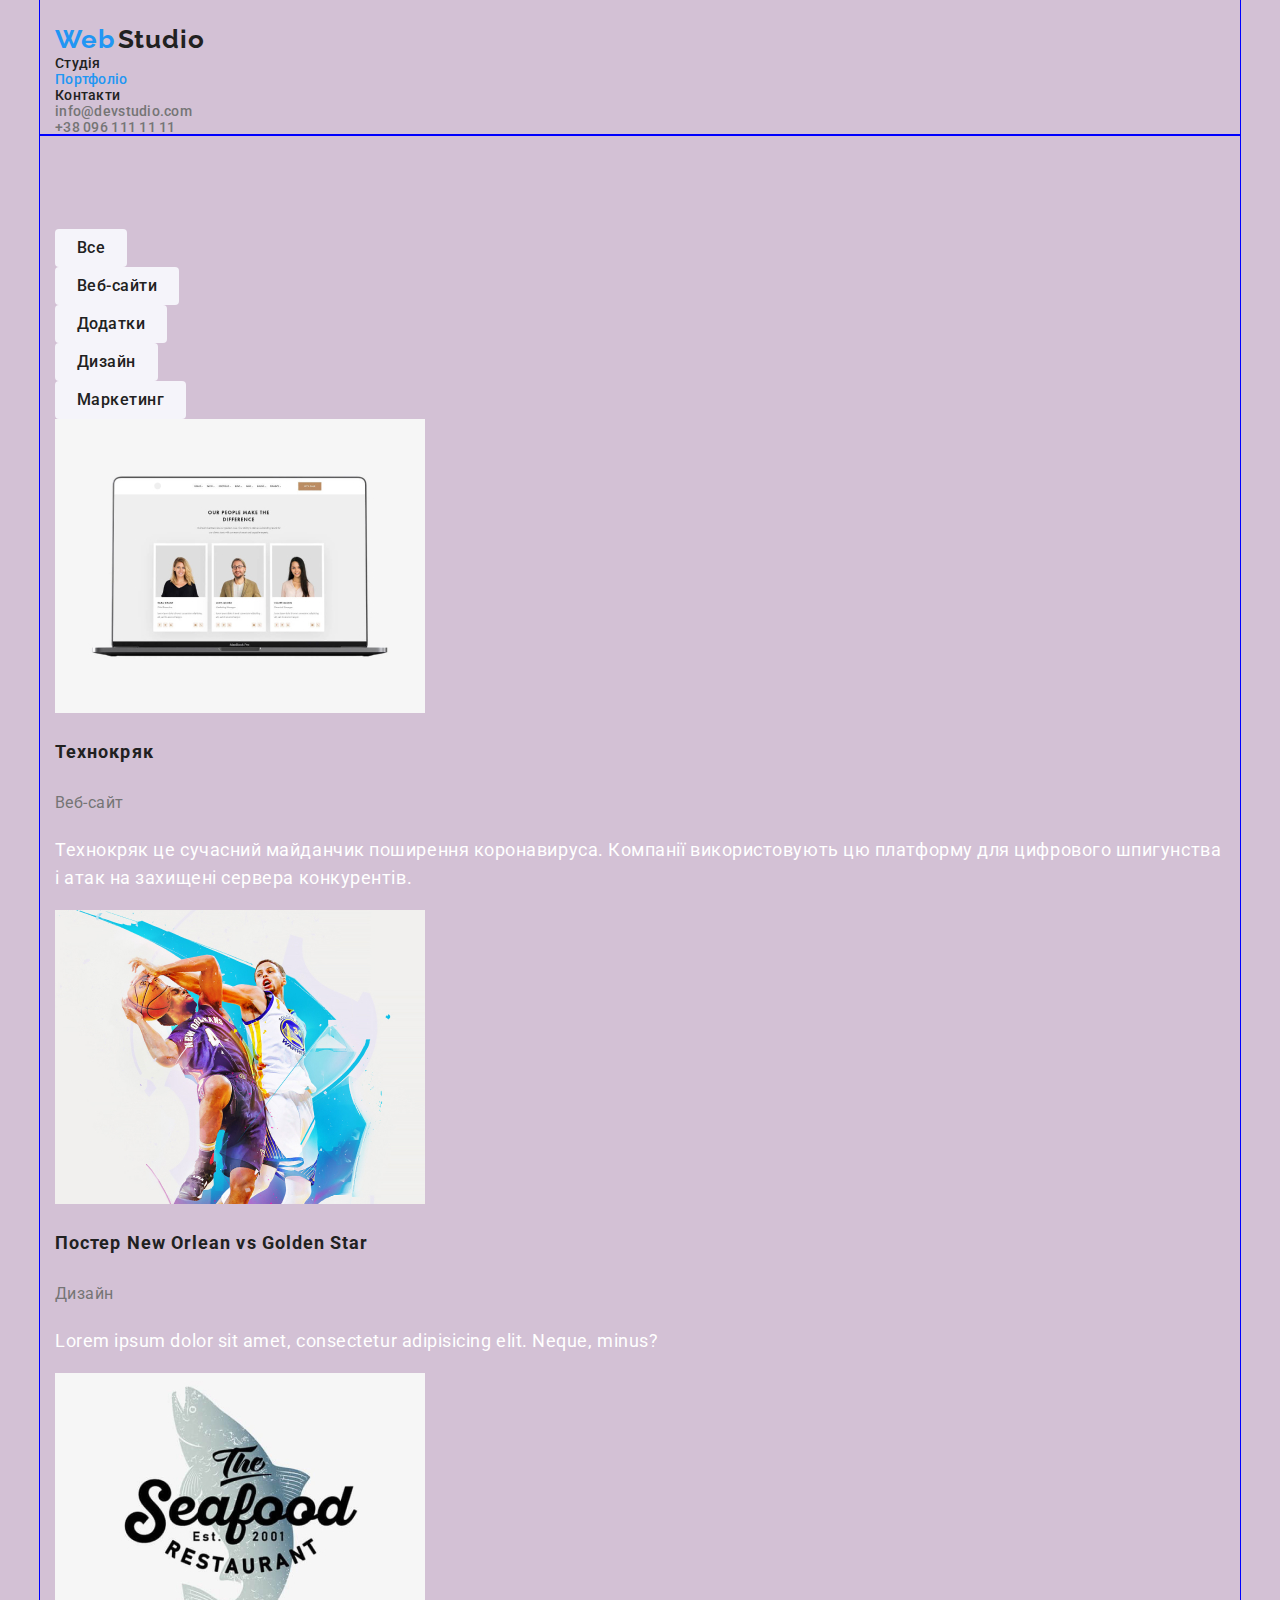
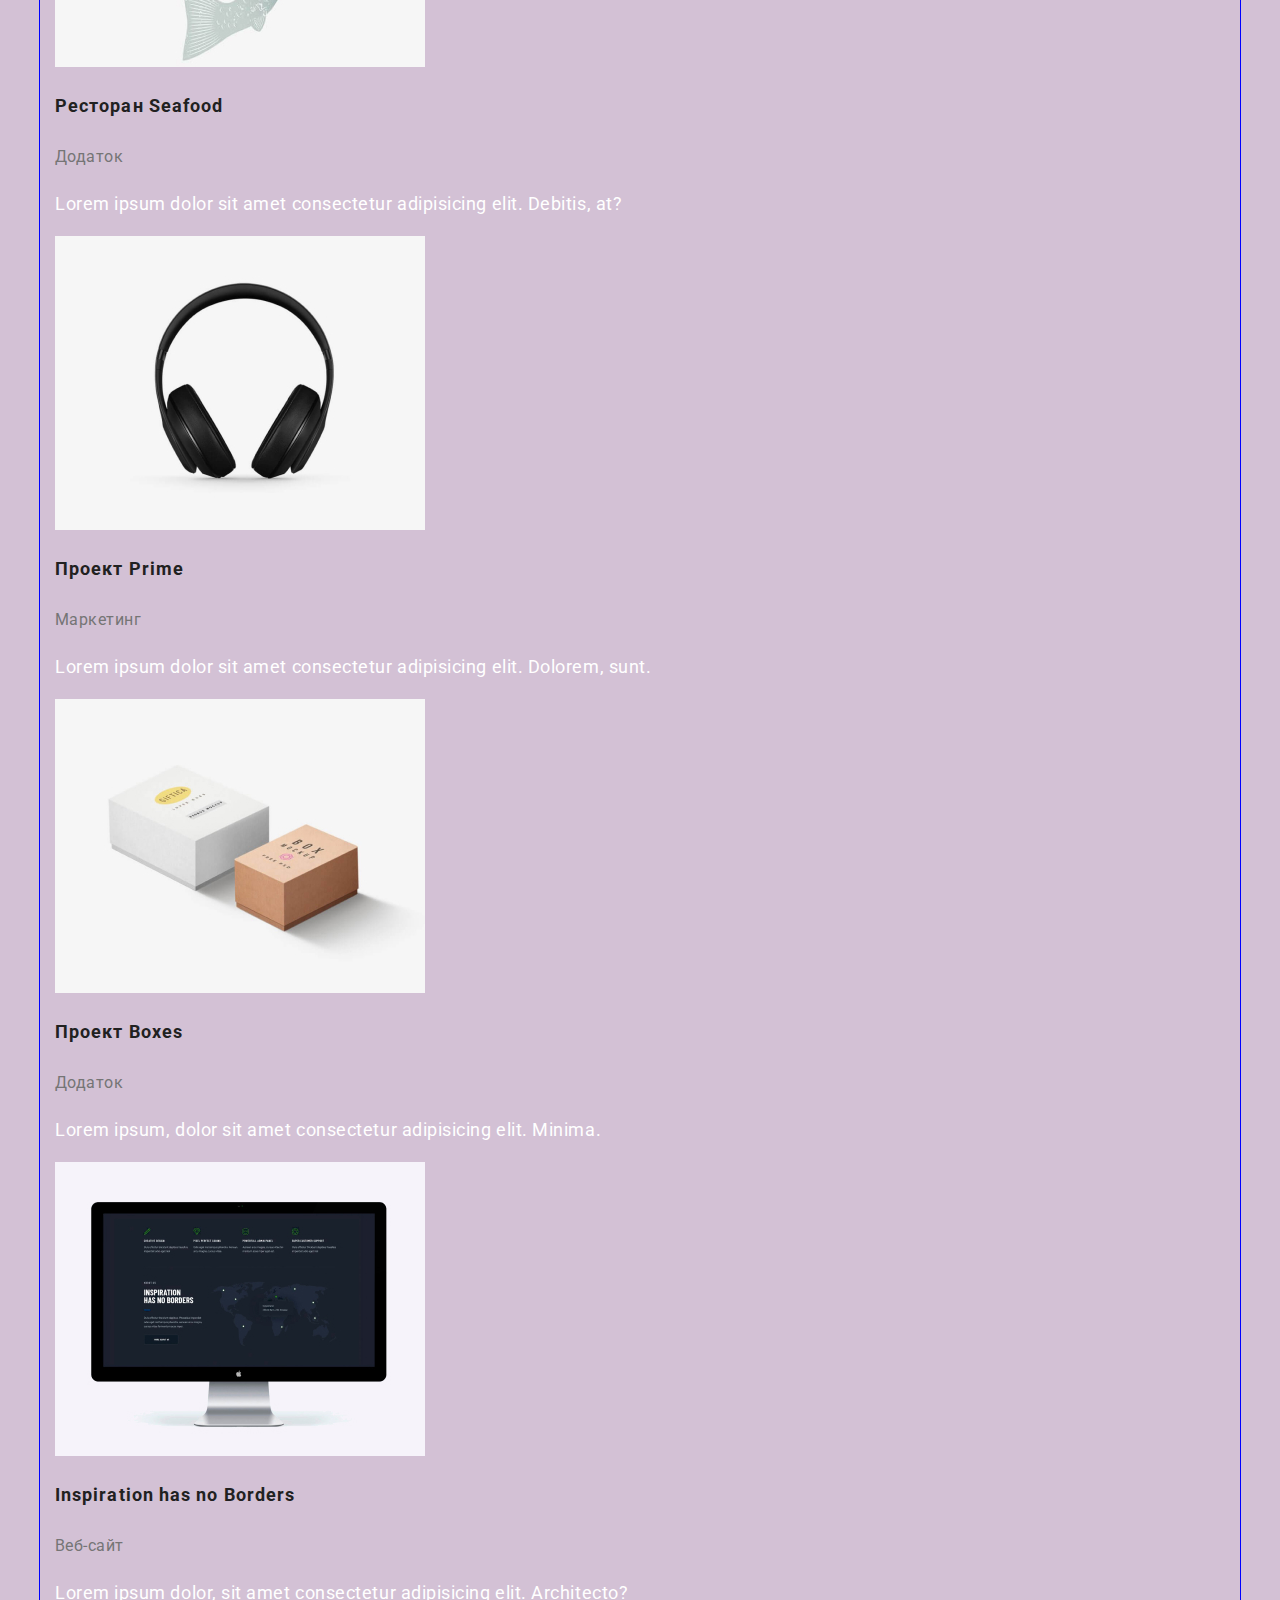
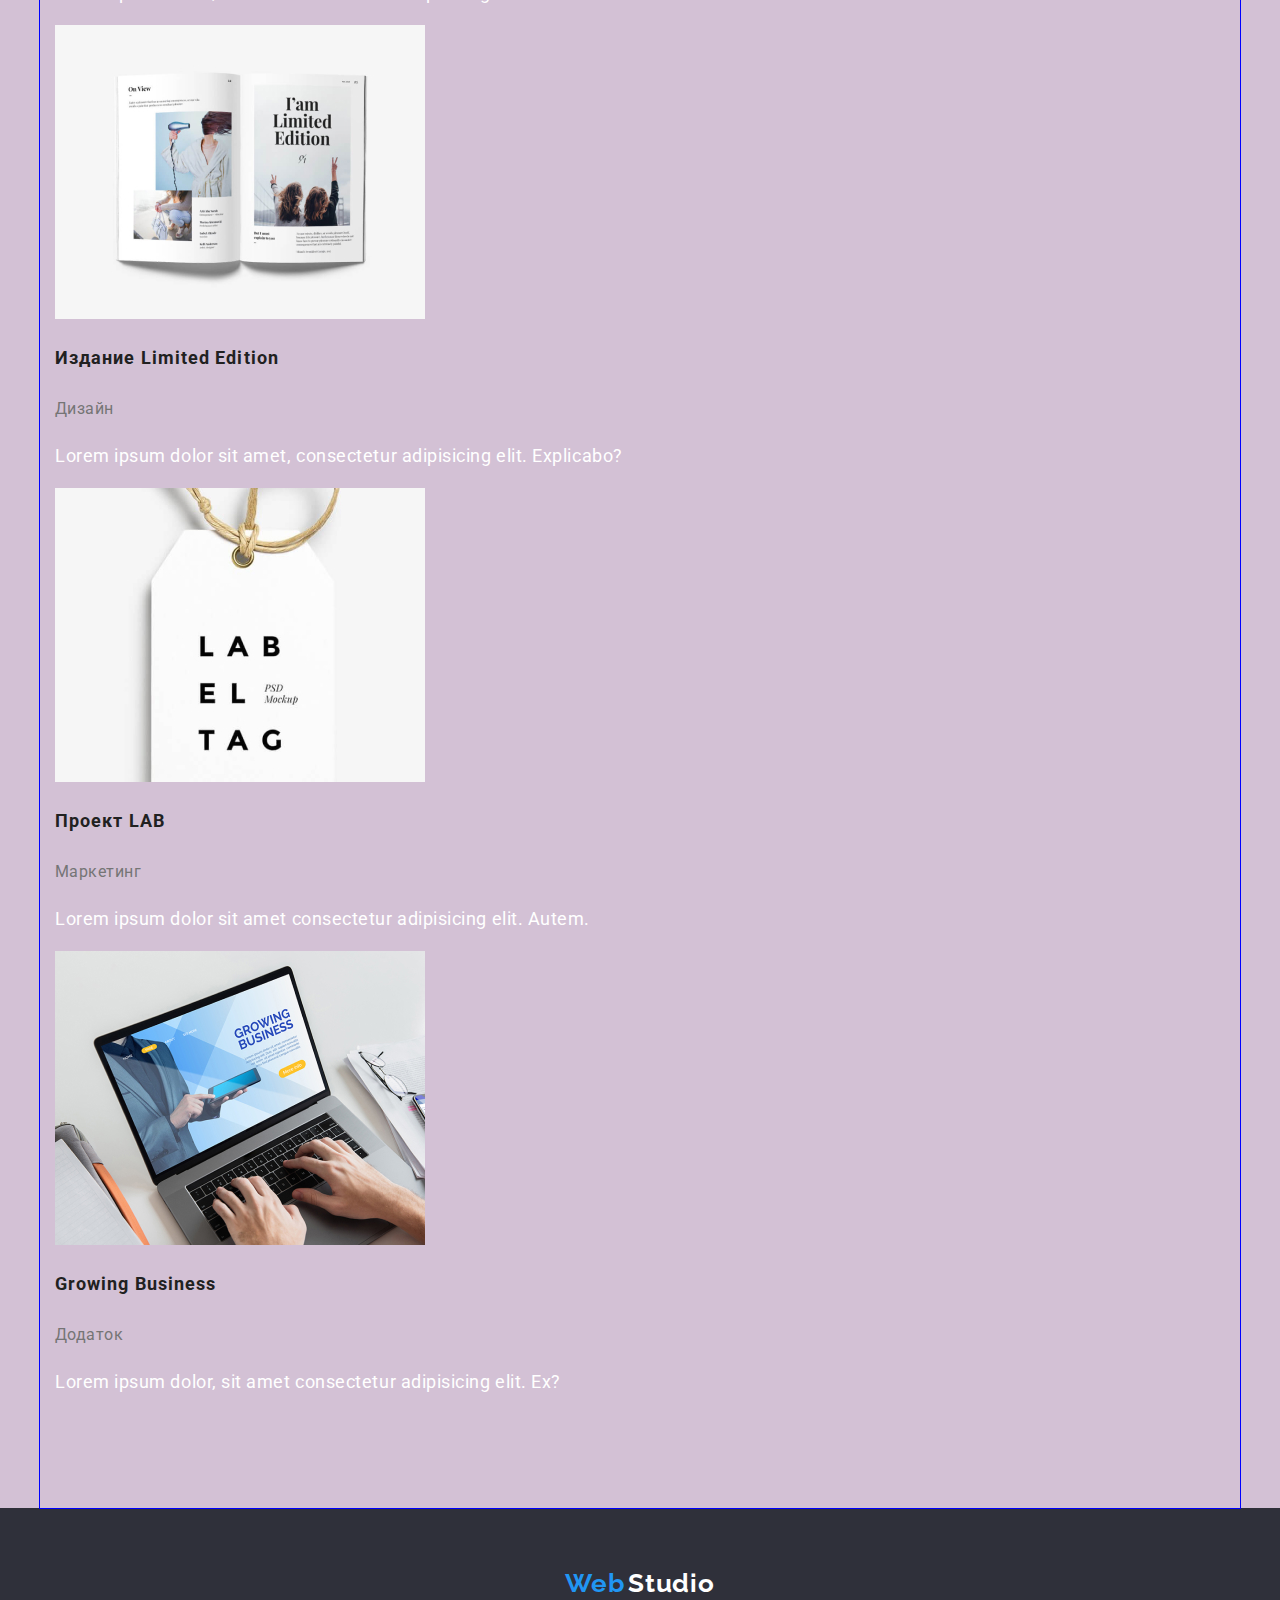
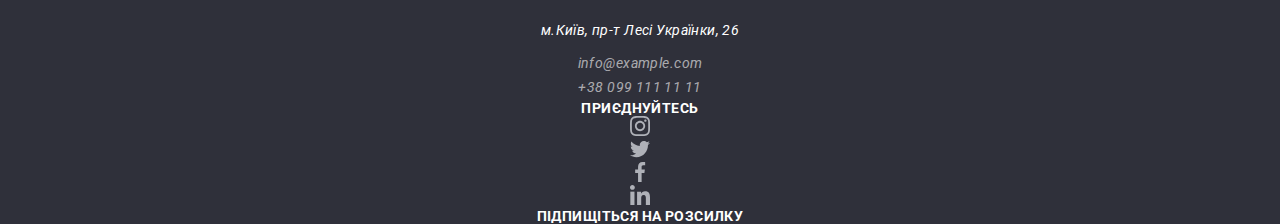
==== commit ea493d7e: "One section for portfolio page content with two div-boxes & padding for it" ====
--- a/portfolio.html
+++ b/portfolio.html
@@ -42,157 +42,158 @@
 		<main>
 			<h1 class="visually-hidden">Контент сторінки потрфоліо</h1>
 
-			<!--section with portfolio-page buttons-->
+			<!-- Portfolio page content -->
 			<section>
-				<div class="container">
-					<h2 class="visually-hidden">Портфоліо лінкс</h2>
-					<ul class="list">
-						<li><button class="btn-portfolio" type="button">Все</button></li>
-						<li><button class="btn-portfolio" type="button">Веб-сайти</button></li>
-						<li><button class="btn-portfolio" type="button">Додатки</button></li>
-						<li><button class="btn-portfolio" type="button">Дизайн</button></li>
-						<li><button class="btn-portfolio" type="button">Маркетинг</button></li>
-					</ul>
-				</div>
-			</section>
-
-			<!--Section portfolio content-->
-			<section>
-				<div class="container">
-					<h2 class="visually-hidden">Порфоліо контент</h2>
-					<ul class="list">
-						<li>
-							<a class="portfolio-list-item-link" href="">
-								<img src="./images/portfolio-content-photo/portfolio-img1.jpg" alt="Відкритий ноутбук" width="370" />
-								<h3 class="content-portfolio-list-item-title">Технокряк</h3>
-								<p class="content-portfolio-list-item-point">Веб-сайт</p>
-								<p class="content-portfolio-list-item-pop-up-text">
-									Технокряк це сучасний майданчик поширення коронавируса. Компанії використовують цю платформу для
-									цифрового шпигунства і атак на захищені сервера конкурентів.
-								</p>
-							</a>
-						</li>
-
-						<li>
-							<a class="portfolio-list-item-link" href="">
-								<img
-									src="./images/portfolio-content-photo/portfolio-img2.jpg"
-									alt="Два баскетболісти в стрибкуборяться за м'яч"
-									width="370"
-								/>
-								<h3 class="content-portfolio-list-item-title">Постер New Orlean vs Golden Star</h3>
-								<p class="content-portfolio-list-item-point">Дизайн</p>
-								<p class="content-portfolio-list-item-pop-up-text">
-									Lorem ipsum dolor sit amet, consectetur adipisicing elit. Neque, minus?
-								</p>
-							</a>
-						</li>
-
-						<li>
-							<a class="portfolio-list-item-link" href="">
-								<img
-									src="./images/portfolio-content-photo/portfolio-img3.jpg"
-									alt="Логотип-зображення ресторану морської їжі"
-									width="370"
-								/>
-								<h3 class="content-portfolio-list-item-title">Ресторан Seafood</h3>
-								<p class="content-portfolio-list-item-point">Додаток</p>
-								<p class="content-portfolio-list-item-pop-up-text">
-									Lorem ipsum dolor sit amet consectetur adipisicing elit. Debitis, at?
-								</p>
-							</a>
-						</li>
-
-						<li>
-							<a class="portfolio-list-item-link" href="">
-								<img
-									src="./images/portfolio-content-photo/portfolio-img4.jpg"
-									alt="Великі чорні навушники"
-									width="370"
-								/>
-								<h3 class="content-portfolio-list-item-title">Проект Prime</h3>
-								<p class="content-portfolio-list-item-point">Маркетинг</p>
-								<p class="content-portfolio-list-item-pop-up-text">
-									Lorem ipsum dolor sit amet consectetur adipisicing elit. Dolorem, sunt.
-								</p>
-							</a>
-						</li>
-
-						<li>
-							<a class="portfolio-list-item-link" href="">
-								<img
-									src="./images/portfolio-content-photo/portfolio-img5.jpg"
-									alt="Дві коробочки білого і бежевого кольору з написами зверху"
-									width="370"
-								/>
-								<h3 class="content-portfolio-list-item-title">Проект Boxes</h3>
-								<p class="content-portfolio-list-item-point">Додаток</p>
-								<p class="content-portfolio-list-item-pop-up-text">
-									Lorem ipsum, dolor sit amet consectetur adipisicing elit. Minima.
-								</p>
-							</a>
-						</li>
-
-						<li>
-							<a class="portfolio-list-item-link" href="">
-								<img
-									src="./images/portfolio-content-photo/portfolio-img6.jpg"
-									alt="Монітор з відкритою на ньому вкладкою браузера"
-									width="370"
-								/>
-								<h3 class="content-portfolio-list-item-title">Inspiration has no Borders</h3>
-								<p class="content-portfolio-list-item-point">Веб-сайт</p>
-								<p class="content-portfolio-list-item-pop-up-text">
-									Lorem ipsum dolor, sit amet consectetur adipisicing elit. Architecto?
-								</p>
-							</a>
-						</li>
-
-						<li>
-							<a class="portfolio-list-item-link" href="">
-								<img
-									src="./images/portfolio-content-photo/portfolio-img7.jpg"
-									alt="Розгорнутий журнал, на сторінках якого фотки і текст"
-									width="370"
-								/>
-								<h3 class="content-portfolio-list-item-title">Издание Limited Edition</h3>
-								<p class="content-portfolio-list-item-point">Дизайн</p>
-								<p class="content-portfolio-list-item-pop-up-text">
-									Lorem ipsum dolor sit amet, consectetur adipisicing elit. Explicabo?
-								</p>
-							</a>
-						</li>
-
-						<li>
-							<a class="portfolio-list-item-link" href="">
-								<img
-									src="./images/portfolio-content-photo/portfolio-img8.jpg"
-									alt="Біла бірка з написом, на бежевому шнурочку"
-									width="370"
-								/>
-								<h3 class="content-portfolio-list-item-title">Проект LAB</h3>
-								<p class="content-portfolio-list-item-point">Маркетинг</p>
-								<p class="content-portfolio-list-item-pop-up-text">
-									Lorem ipsum dolor sit amet consectetur adipisicing elit. Autem.
-								</p>
-							</a>
-						</li>
-
-						<li>
-							<a class="portfolio-list-item-link" href="">
-								<img
-									src="./images/portfolio-content-photo/portfolio-img9.jpg"
-									alt="Руки людини, яка працює за ноутбуком"
-									width="370"
-								/>
-								<h3 class="content-portfolio-list-item-title">Growing Business</h3>
-								<p class="content-portfolio-list-item-point">Додаток</p>
-								<p class="content-portfolio-list-item-pop-up-text">
-									Lorem ipsum dolor, sit amet consectetur adipisicing elit. Ex?
-								</p>
-							</a>
-						</li>
-					</ul>
+				<div class="container section-vertical-padding">
+					<!--section with portfolio-page buttons-->
+					<div>
+						<h2 class="visually-hidden">Портфоліо лінкс</h2>
+						<ul class="list">
+							<li><button class="btn-portfolio" type="button">Все</button></li>
+							<li><button class="btn-portfolio" type="button">Веб-сайти</button></li>
+							<li><button class="btn-portfolio" type="button">Додатки</button></li>
+							<li><button class="btn-portfolio" type="button">Дизайн</button></li>
+							<li><button class="btn-portfolio" type="button">Маркетинг</button></li>
+						</ul>
+					</div>
+
+					<!--Portfolio image-content-->
+					<div>
+						<h2 class="visually-hidden">Порфоліо контент</h2>
+						<ul class="list">
+							<li>
+								<a class="portfolio-list-item-link" href="">
+									<img src="./images/portfolio-content-photo/portfolio-img1.jpg" alt="Відкритий ноутбук" width="370" />
+									<h3 class="content-portfolio-list-item-title">Технокряк</h3>
+									<p class="content-portfolio-list-item-point">Веб-сайт</p>
+									<p class="content-portfolio-list-item-pop-up-text">
+										Технокряк це сучасний майданчик поширення коронавируса. Компанії використовують цю платформу для
+										цифрового шпигунства і атак на захищені сервера конкурентів.
+									</p>
+								</a>
+							</li>
+
+							<li>
+								<a class="portfolio-list-item-link" href="">
+									<img
+										src="./images/portfolio-content-photo/portfolio-img2.jpg"
+										alt="Два баскетболісти в стрибкуборяться за м'яч"
+										width="370"
+									/>
+									<h3 class="content-portfolio-list-item-title">Постер New Orlean vs Golden Star</h3>
+									<p class="content-portfolio-list-item-point">Дизайн</p>
+									<p class="content-portfolio-list-item-pop-up-text">
+										Lorem ipsum dolor sit amet, consectetur adipisicing elit. Neque, minus?
+									</p>
+								</a>
+							</li>
+
+							<li>
+								<a class="portfolio-list-item-link" href="">
+									<img
+										src="./images/portfolio-content-photo/portfolio-img3.jpg"
+										alt="Логотип-зображення ресторану морської їжі"
+										width="370"
+									/>
+									<h3 class="content-portfolio-list-item-title">Ресторан Seafood</h3>
+									<p class="content-portfolio-list-item-point">Додаток</p>
+									<p class="content-portfolio-list-item-pop-up-text">
+										Lorem ipsum dolor sit amet consectetur adipisicing elit. Debitis, at?
+									</p>
+								</a>
+							</li>
+
+							<li>
+								<a class="portfolio-list-item-link" href="">
+									<img
+										src="./images/portfolio-content-photo/portfolio-img4.jpg"
+										alt="Великі чорні навушники"
+										width="370"
+									/>
+									<h3 class="content-portfolio-list-item-title">Проект Prime</h3>
+									<p class="content-portfolio-list-item-point">Маркетинг</p>
+									<p class="content-portfolio-list-item-pop-up-text">
+										Lorem ipsum dolor sit amet consectetur adipisicing elit. Dolorem, sunt.
+									</p>
+								</a>
+							</li>
+
+							<li>
+								<a class="portfolio-list-item-link" href="">
+									<img
+										src="./images/portfolio-content-photo/portfolio-img5.jpg"
+										alt="Дві коробочки білого і бежевого кольору з написами зверху"
+										width="370"
+									/>
+									<h3 class="content-portfolio-list-item-title">Проект Boxes</h3>
+									<p class="content-portfolio-list-item-point">Додаток</p>
+									<p class="content-portfolio-list-item-pop-up-text">
+										Lorem ipsum, dolor sit amet consectetur adipisicing elit. Minima.
+									</p>
+								</a>
+							</li>
+
+							<li>
+								<a class="portfolio-list-item-link" href="">
+									<img
+										src="./images/portfolio-content-photo/portfolio-img6.jpg"
+										alt="Монітор з відкритою на ньому вкладкою браузера"
+										width="370"
+									/>
+									<h3 class="content-portfolio-list-item-title">Inspiration has no Borders</h3>
+									<p class="content-portfolio-list-item-point">Веб-сайт</p>
+									<p class="content-portfolio-list-item-pop-up-text">
+										Lorem ipsum dolor, sit amet consectetur adipisicing elit. Architecto?
+									</p>
+								</a>
+							</li>
+
+							<li>
+								<a class="portfolio-list-item-link" href="">
+									<img
+										src="./images/portfolio-content-photo/portfolio-img7.jpg"
+										alt="Розгорнутий журнал, на сторінках якого фотки і текст"
+										width="370"
+									/>
+									<h3 class="content-portfolio-list-item-title">Издание Limited Edition</h3>
+									<p class="content-portfolio-list-item-point">Дизайн</p>
+									<p class="content-portfolio-list-item-pop-up-text">
+										Lorem ipsum dolor sit amet, consectetur adipisicing elit. Explicabo?
+									</p>
+								</a>
+							</li>
+
+							<li>
+								<a class="portfolio-list-item-link" href="">
+									<img
+										src="./images/portfolio-content-photo/portfolio-img8.jpg"
+										alt="Біла бірка з написом, на бежевому шнурочку"
+										width="370"
+									/>
+									<h3 class="content-portfolio-list-item-title">Проект LAB</h3>
+									<p class="content-portfolio-list-item-point">Маркетинг</p>
+									<p class="content-portfolio-list-item-pop-up-text">
+										Lorem ipsum dolor sit amet consectetur adipisicing elit. Autem.
+									</p>
+								</a>
+							</li>
+
+							<li>
+								<a class="portfolio-list-item-link" href="">
+									<img
+										src="./images/portfolio-content-photo/portfolio-img9.jpg"
+										alt="Руки людини, яка працює за ноутбуком"
+										width="370"
+									/>
+									<h3 class="content-portfolio-list-item-title">Growing Business</h3>
+									<p class="content-portfolio-list-item-point">Додаток</p>
+									<p class="content-portfolio-list-item-pop-up-text">
+										Lorem ipsum dolor, sit amet consectetur adipisicing elit. Ex?
+									</p>
+								</a>
+							</li>
+						</ul>
+					</div>
 				</div>
 			</section>
 		</main>
@@ -200,7 +201,7 @@
 		<!--Footer-->
 		<footer class="footer">
 			<!--Contacts-->
-			<div class="container">
+			<div>
 				<a class="navigation-logo" href="./index.html">
 					<span class="logo logo-web">Web</span>
 					<span class="logo footer-logo-stidio">Studio</span>
@@ -215,7 +216,7 @@
 			</div>
 
 			<!--Social-links for web studio-->
-			<div class="container">
+			<div>
 				<b class="footer-join">Приєднуйтесь</b>
 				<ul class="list">
 					<li>
@@ -257,7 +258,7 @@
 			</div>
 
 			<!--Mail subscription-->
-			<div class="container">
+			<div>
 				<b class="footer-join">Підпищіться на розсилку</b>
 			</div>
 		</footer>
--- a/css/style.css
+++ b/css/style.css
@@ -76,6 +76,9 @@
 }
 
 /*Header Navigation Menu*/
+.navigation {
+	padding-top: 24px;
+}
 .navigation-menu-link {
 	font-weight: 500;
 	color: var(--primary-text-color);
@@ -144,7 +147,13 @@
 	line-height: 1.167;
 	text-align: center;
 	letter-spacing: 0.03em;
-	margin: 0px;
+	margin-bottom: 50px;
+	margin-top: 0px;
+}
+
+.section-vertical-padding {
+	padding-top: 94px;
+	padding-bottom: 94px;
 }
 
 /*Section main work principles*/
@@ -152,6 +161,8 @@
 	font-weight: 700;
 	letter-spacing: 0.03em;
 	text-transform: uppercase;
+	margin-top: 30px;
+	margin-bottom: 10px;
 }
 .principle-list-item-text {
 	line-height: 1.714;
@@ -180,11 +191,14 @@
 	line-height: 1.188;
 	letter-spacing: 0.03em;
 	color: var(--secondary-text-color);
+	margin-top: 0px;
 }
 
 /*Footer Logo Address and contacts*/
 .footer {
 	background: #2f303a;
+	text-align: center;
+	padding-top: 60px;
 }
 .footer-logo-stidio {
 	color: var(--title-text-color);
@@ -193,12 +207,15 @@
 	line-height: 1.714;
 	letter-spacing: 0.03em;
 	color: var(--title-text-color);
+	margin-top: 20px;
+	margin-bottom: 9px;
 }
 .footer-contacts-info {
 	line-height: 1.714;
 	letter-spacing: 0.03em;
 	color: var(--footer-contacts-text);
 	text-decoration: none;
+	margin-bottom: 9px;
 }
 
 .footer-join {
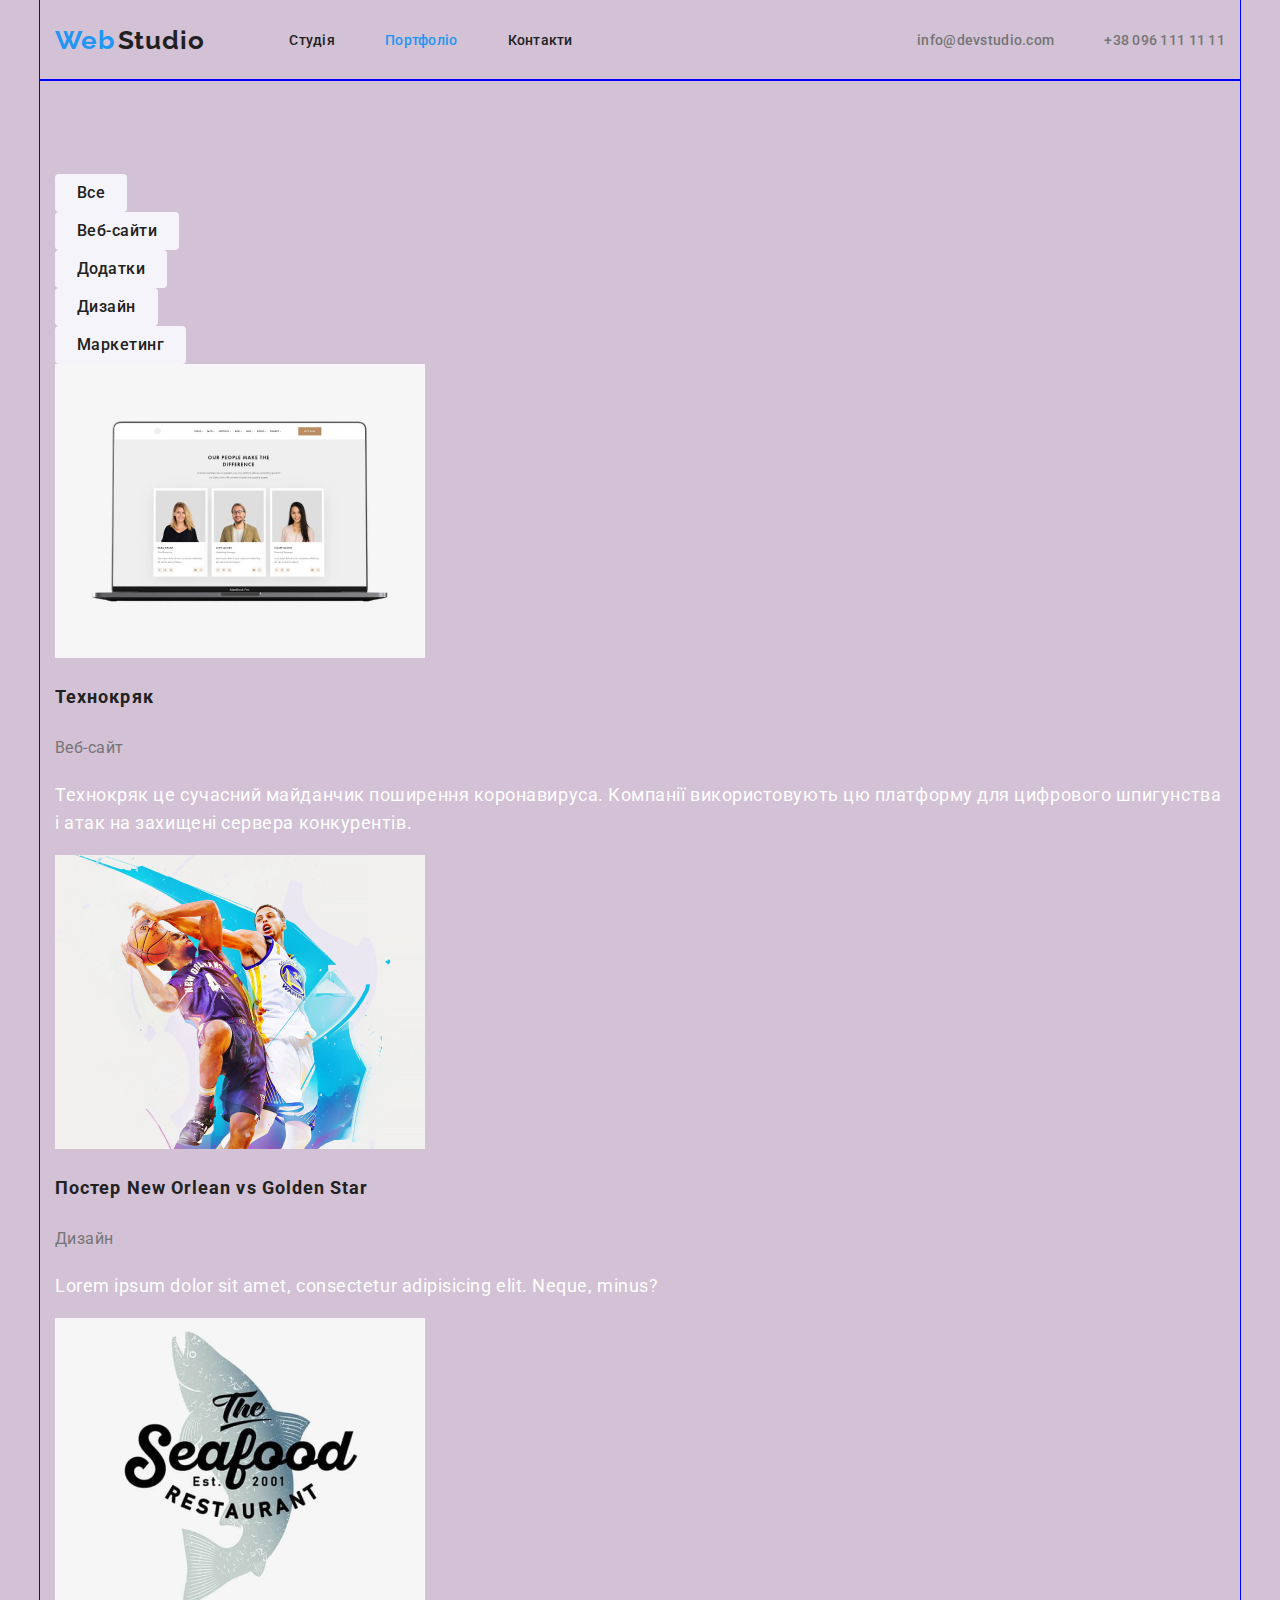
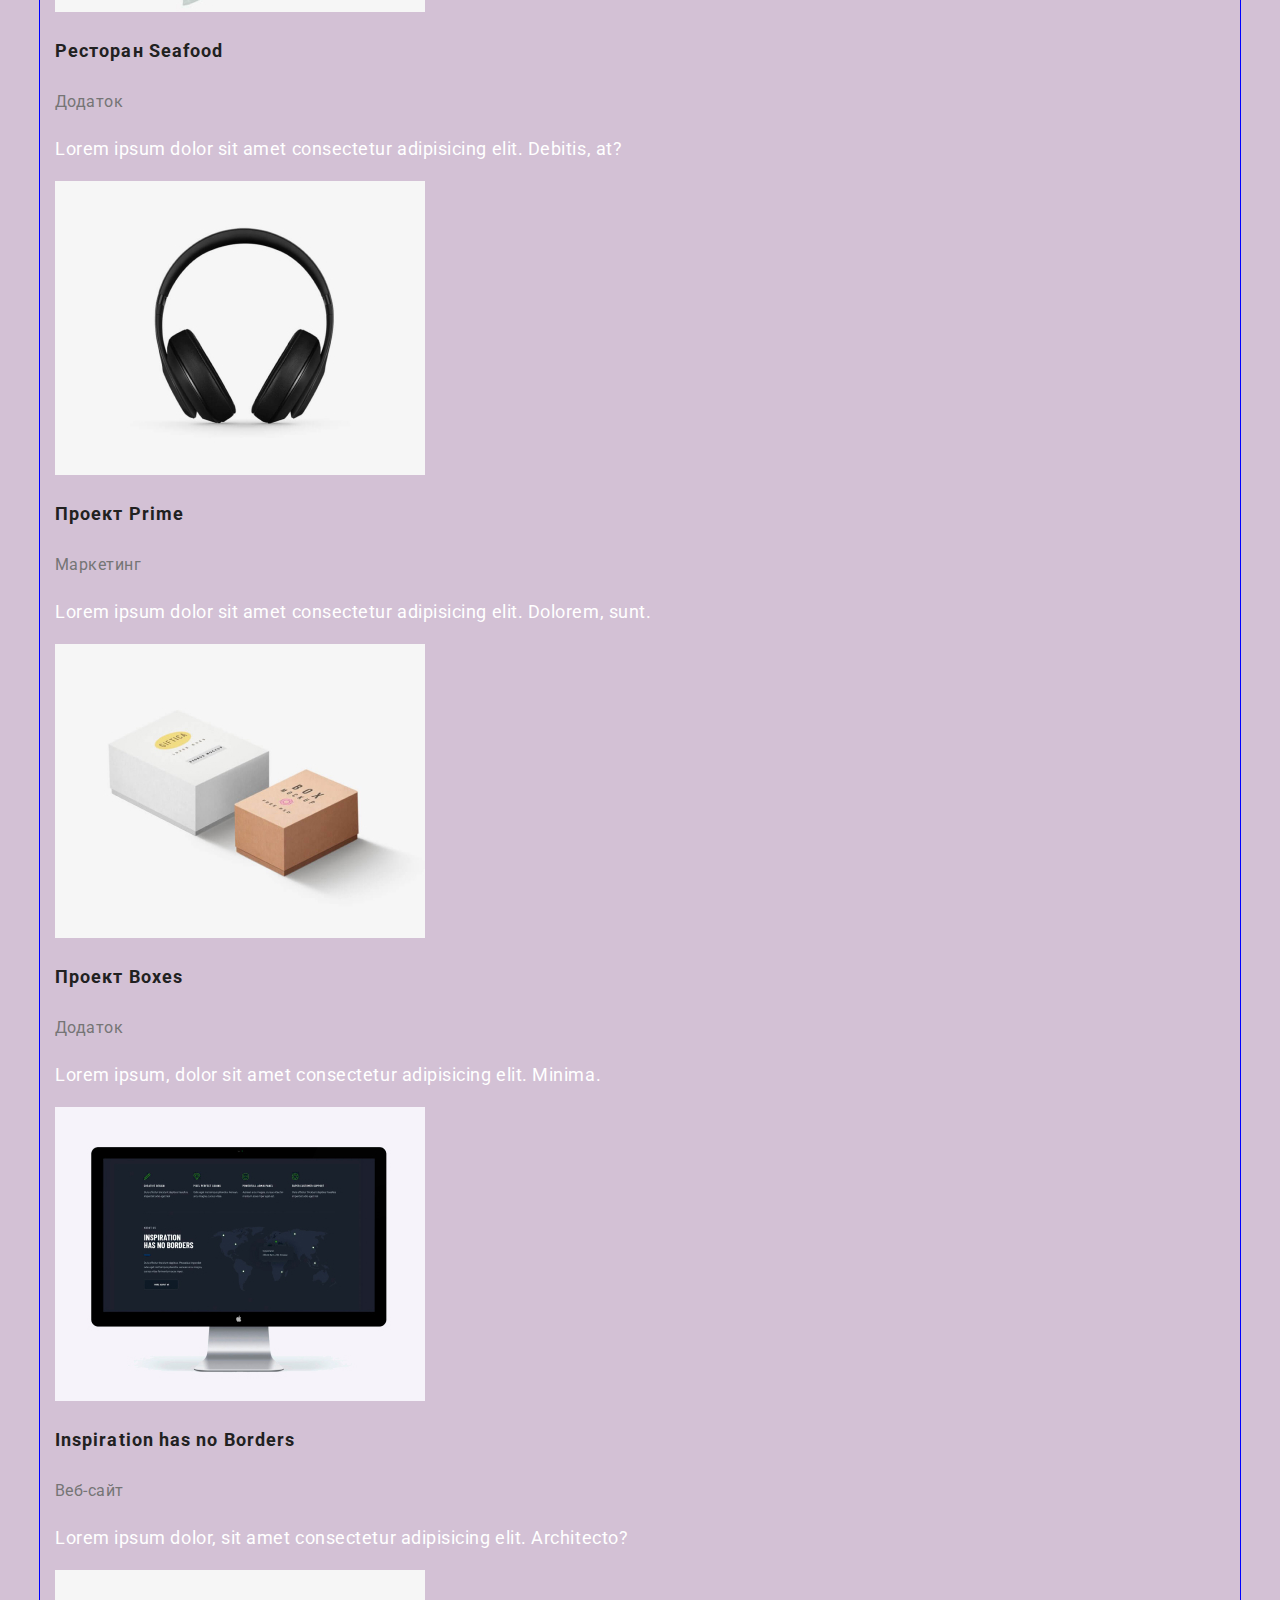
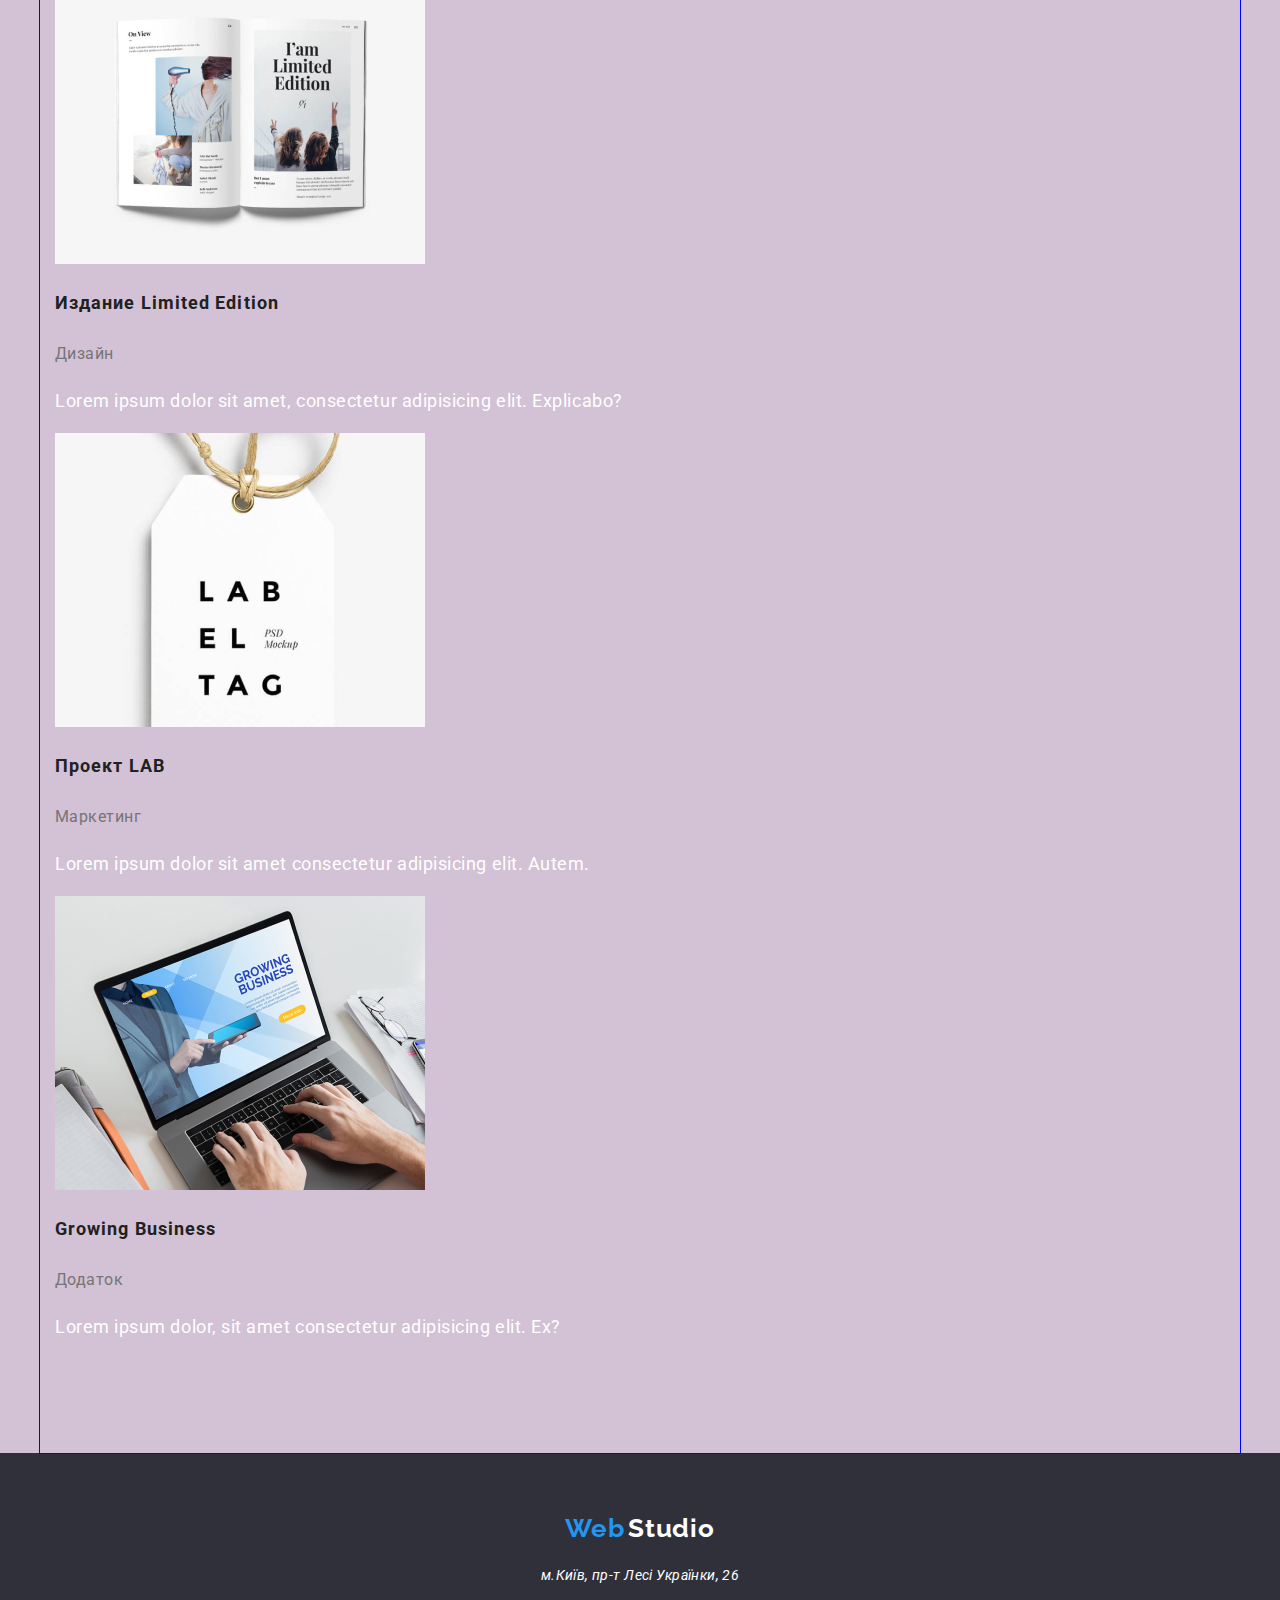
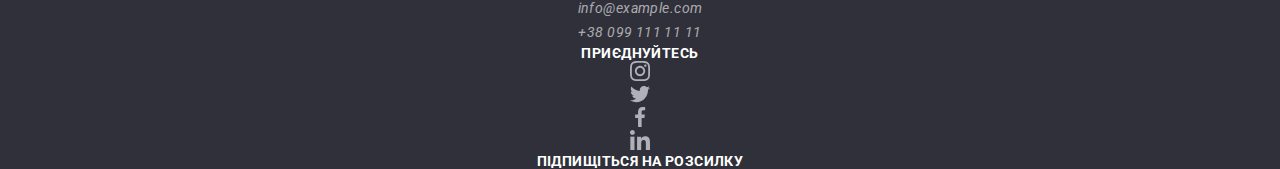
==== commit 7348bd21: "Added flexbox abilities for header" ====
--- a/portfolio.html
+++ b/portfolio.html
@@ -14,9 +14,9 @@
 	<body>
 		<!--Header of page-->
 		<header>
-			<div class="container">
+			<div class="container one-line">
 				<!--Navigation-->
-				<nav class="navigation">
+				<nav class="navigation one-line">
 					<a class="navigation-logo" href="./index.html">
 						<span class="logo logo-web">Web</span>
 						<span class="logo">Studio</span>
@@ -31,9 +31,11 @@
 				</nav>
 
 				<!--Contacts-->
-				<ul class="list">
-					<li><a class="contacts-link" href="mailto:info@devstudio.com">info@devstudio.com</a></li>
-					<li><a class="contacts-link" href="tel:+380961111111">+38 096 111 11 11</a></li>
+				<ul class="list contacts-list">
+					<li class="contacts-list-item">
+						<a class="contacts-link" href="mailto:info@devstudio.com">info@devstudio.com</a>
+					</li>
+					<li class="contacts-list-item"><a class="contacts-link" href="tel:+380961111111">+38 096 111 11 11</a></li>
 				</ul>
 			</div>
 		</header>
--- a/css/style.css
+++ b/css/style.css
@@ -76,10 +76,24 @@
 }
 
 /*Header Navigation Menu*/
-.navigation {
+/* .navigation {
 	padding-top: 24px;
-}
+} */
+
+.navigation-menu-list {
+	display: flex;
+	margin-left: 85px;
+}
+
+.navigation-menu-list-item:not(:last-child) {
+	margin-right: 50px;
+}
+
 .navigation-menu-link {
+	display: block;
+	padding-top: 32px;
+	padding-bottom: 32px;
+
 	font-weight: 500;
 	color: var(--primary-text-color);
 	text-decoration: none;
@@ -95,7 +109,29 @@
 }
 
 /*Header Contacts*/
+.one-line {
+	display: flex;
+	align-items: center;
+}
+
+.contacts-list {
+	display: flex;
+	margin-left: auto;
+}
+
+.contacts-list .contacts-list-item + .contacts-list-item {
+	margin-left: 50px;
+}
+
+/* .contacts-list-item:not(:last-child) {
+	margin-right: 50px; 
+}*/
+
 .contacts-link {
+	display: block;
+	padding-top: 32px;
+	padding-bottom: 32px;
+
 	font-weight: 500;
 	color: #757575;
 	text-decoration: none;
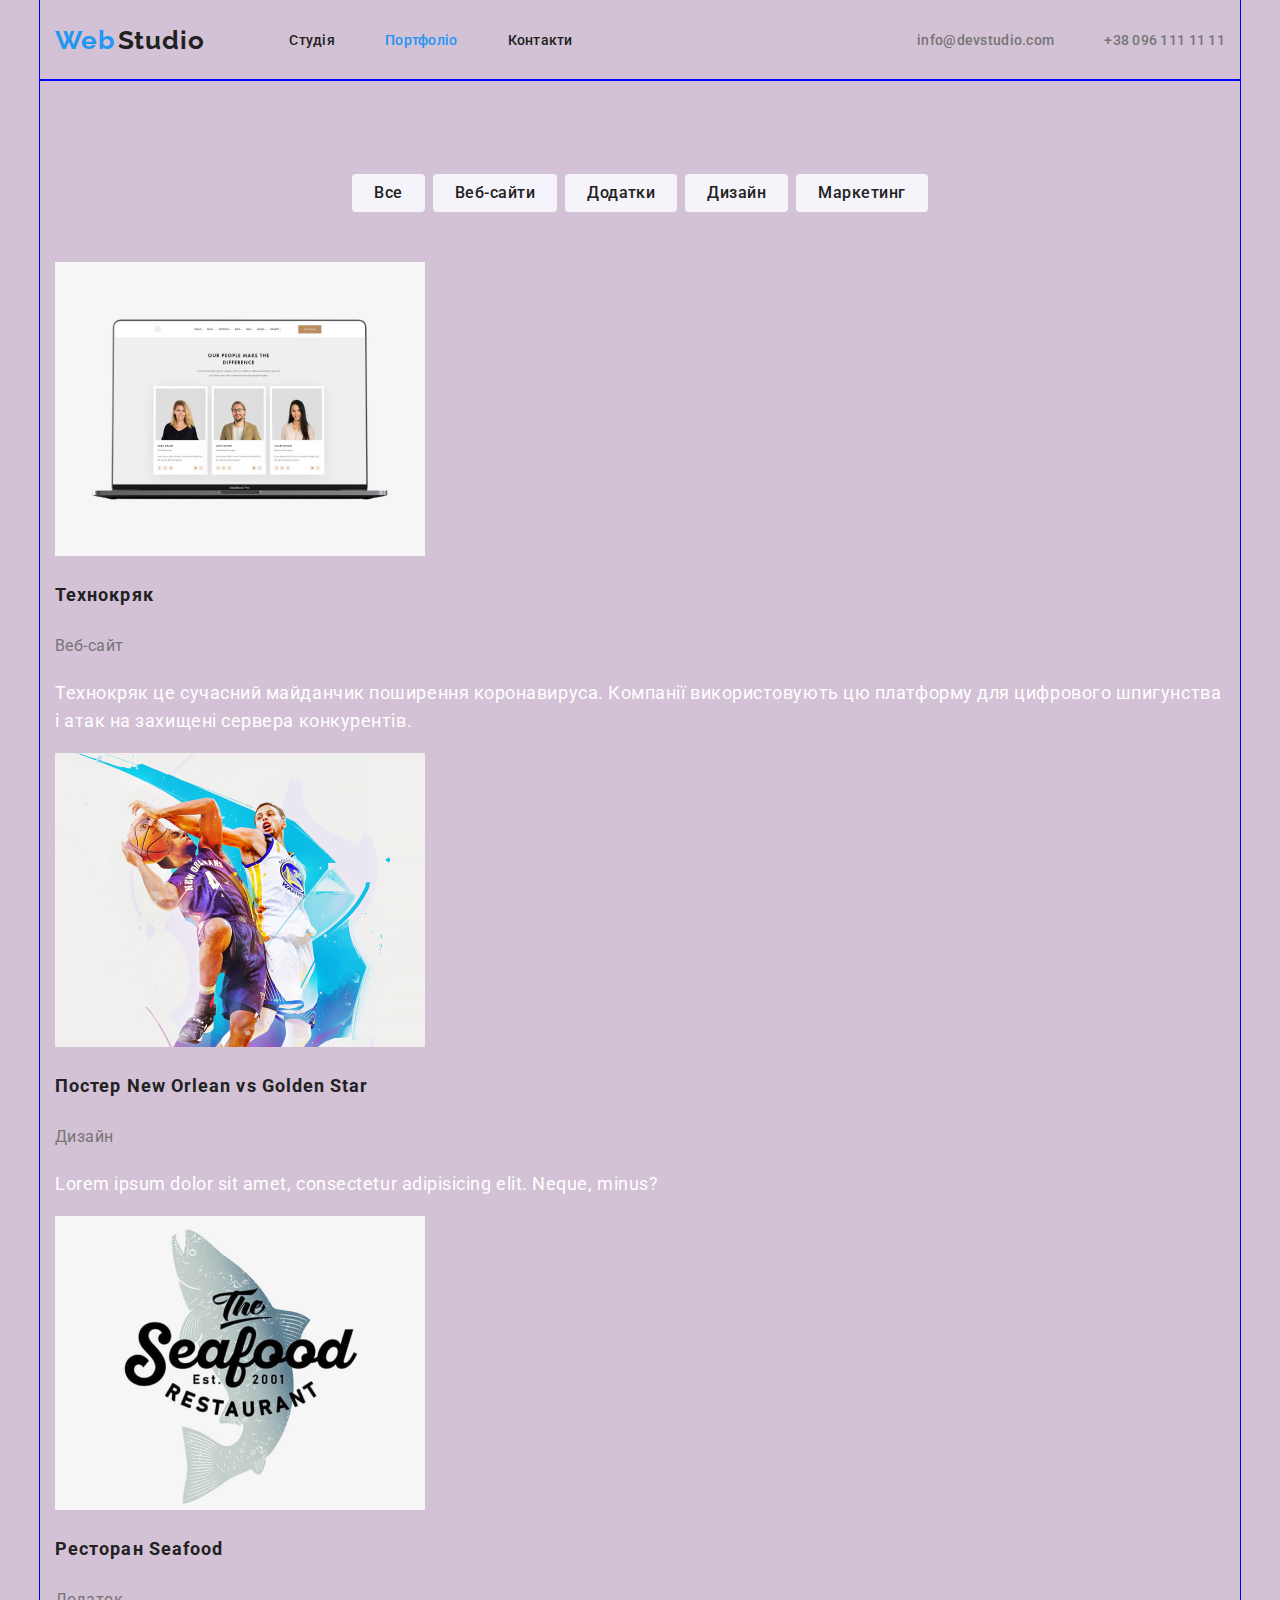
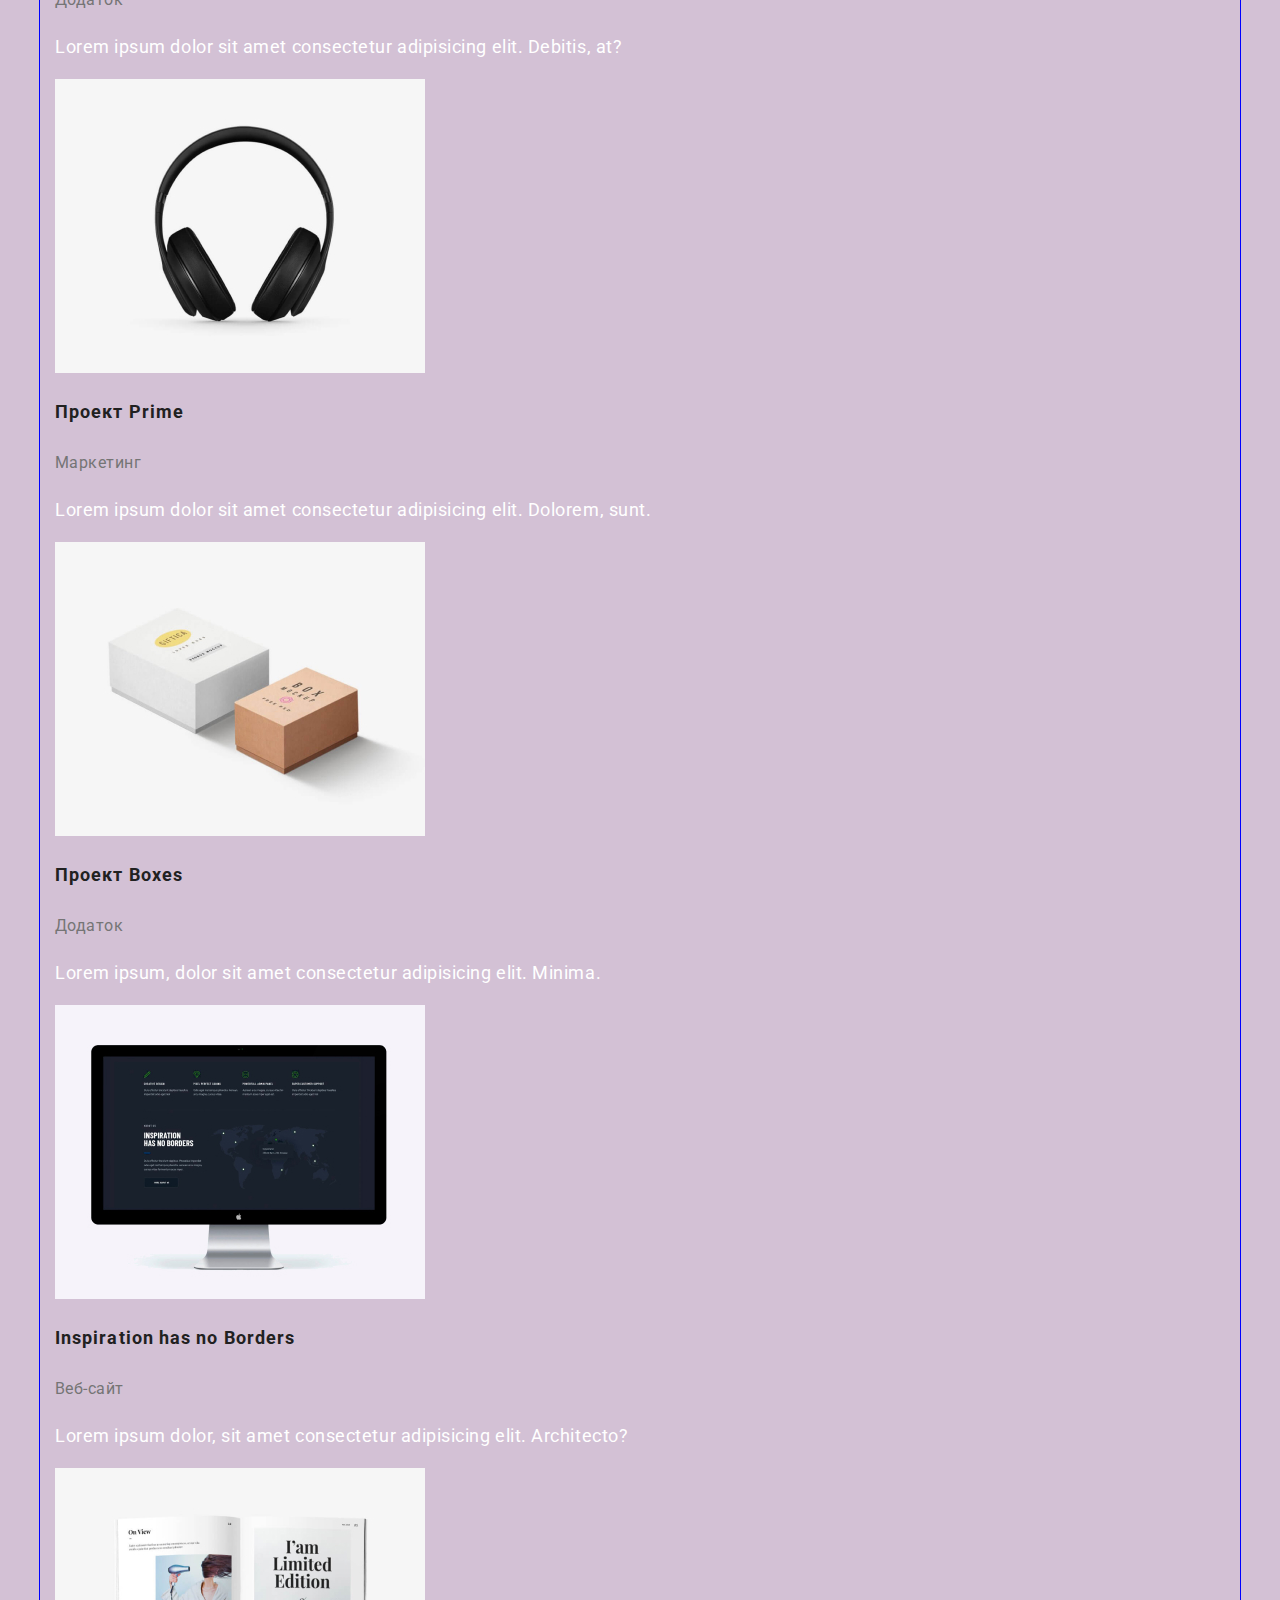
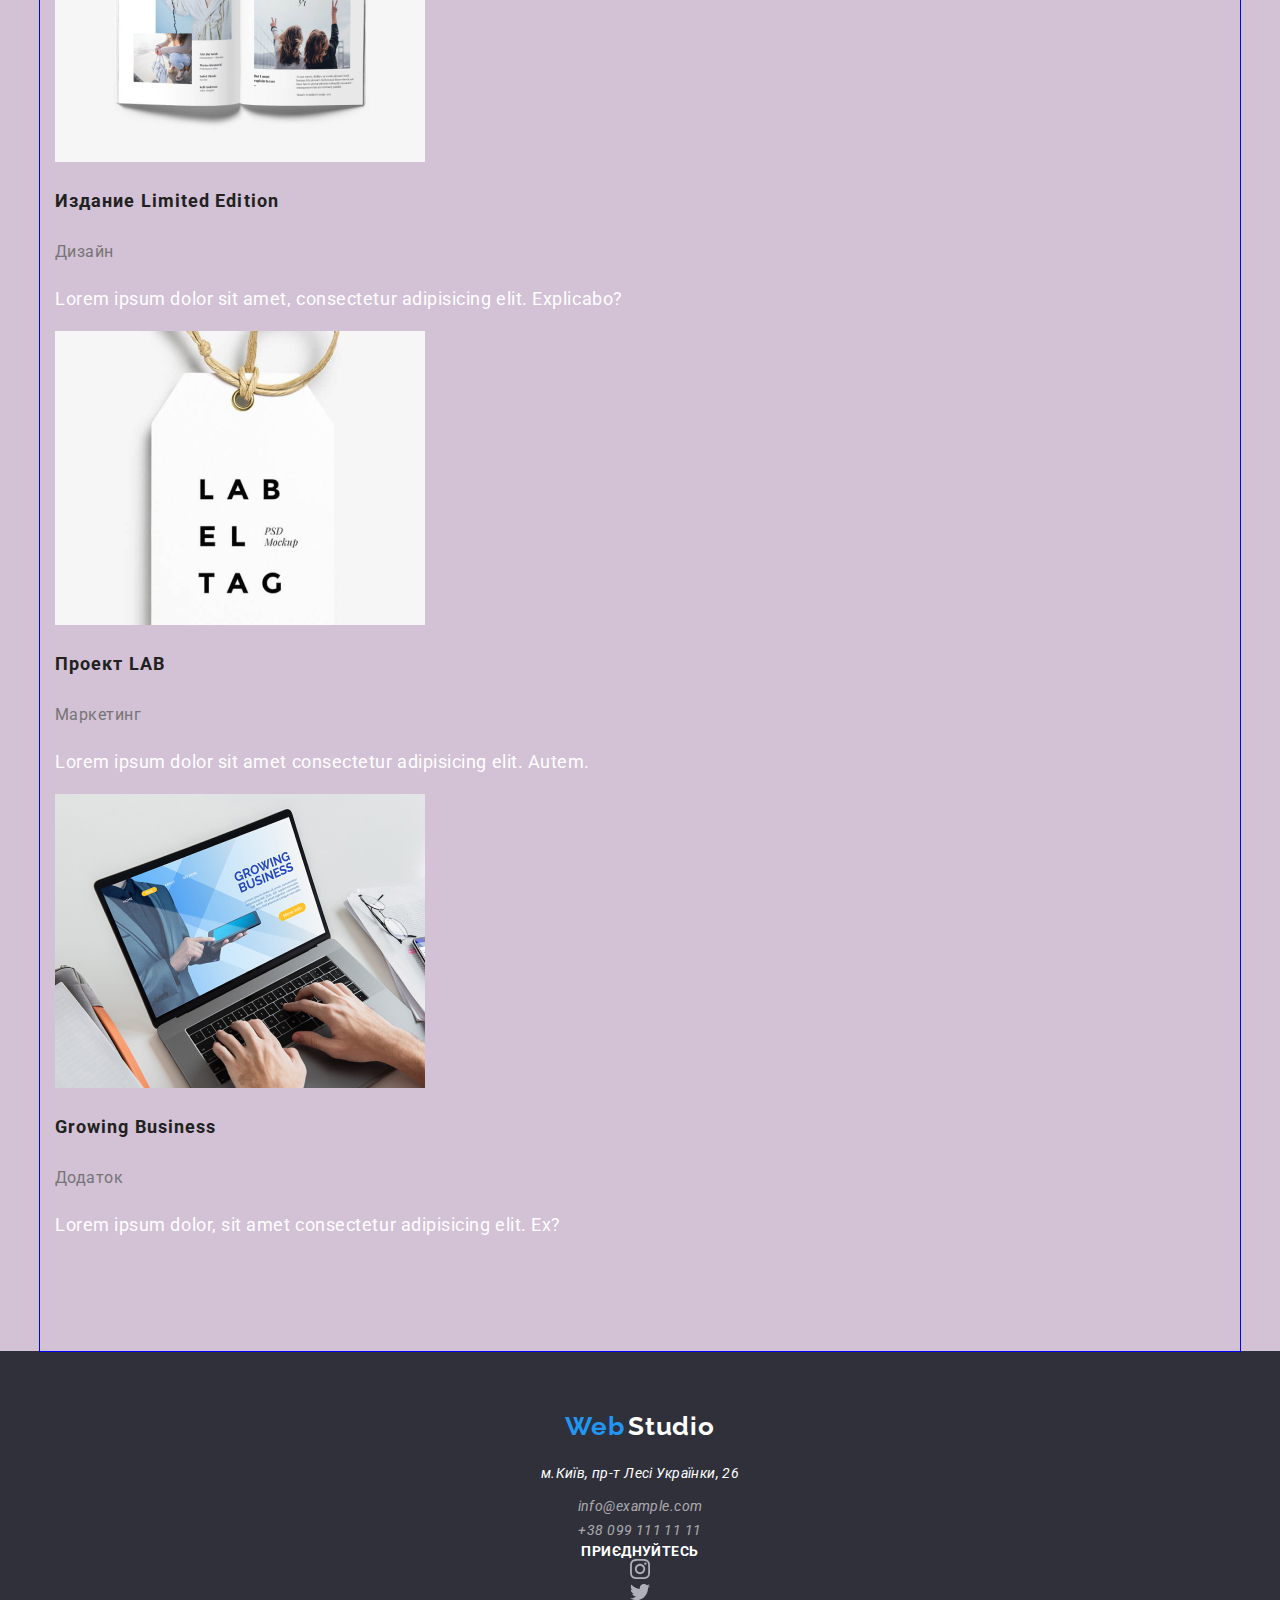
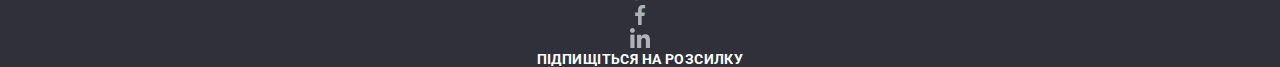
==== commit 31194edd: "Added flexbox abilities for portfolio section with buttons" ====
--- a/portfolio.html
+++ b/portfolio.html
@@ -50,12 +50,12 @@
 					<!--section with portfolio-page buttons-->
 					<div>
 						<h2 class="visually-hidden">Портфоліо лінкс</h2>
-						<ul class="list">
-							<li><button class="btn-portfolio" type="button">Все</button></li>
-							<li><button class="btn-portfolio" type="button">Веб-сайти</button></li>
-							<li><button class="btn-portfolio" type="button">Додатки</button></li>
-							<li><button class="btn-portfolio" type="button">Дизайн</button></li>
-							<li><button class="btn-portfolio" type="button">Маркетинг</button></li>
+						<ul class="list portfolio-list-btn">
+							<li class="item"><button class="btn-portfolio" type="button">Все</button></li>
+							<li class="item"><button class="btn-portfolio" type="button">Веб-сайти</button></li>
+							<li class="item"><button class="btn-portfolio" type="button">Додатки</button></li>
+							<li class="item"><button class="btn-portfolio" type="button">Дизайн</button></li>
+							<li class="item"><button class="btn-portfolio" type="button">Маркетинг</button></li>
 						</ul>
 					</div>
 
--- a/css/style.css
+++ b/css/style.css
@@ -262,6 +262,15 @@
 }
 
 /*Portfolio bottoms*/
+.portfolio-list-btn {
+	display: flex;
+	justify-content: center;
+	margin-bottom: 50px;
+}
+.portfolio-list-btn .item:not(:last-child) {
+	margin-right: 8px;
+}
+
 .btn-portfolio {
 	display: flex;
 	font-weight: 500;
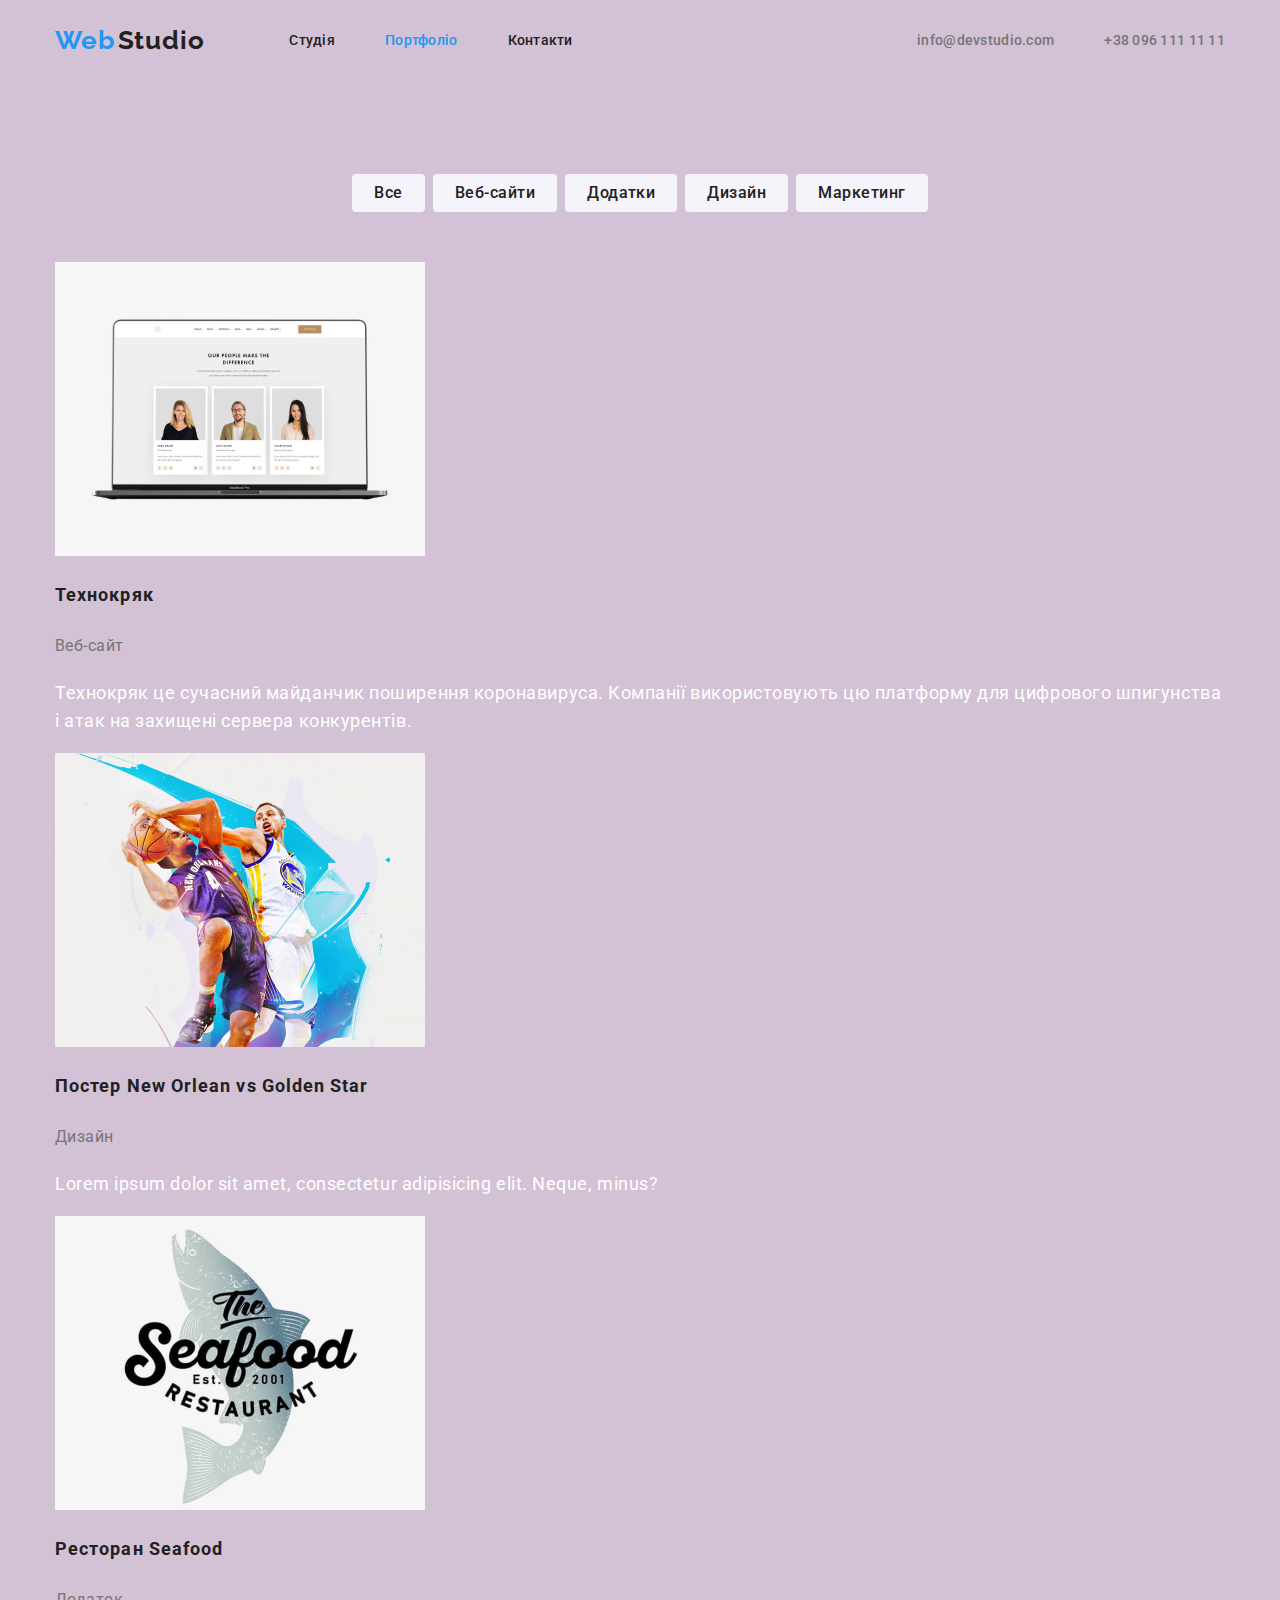
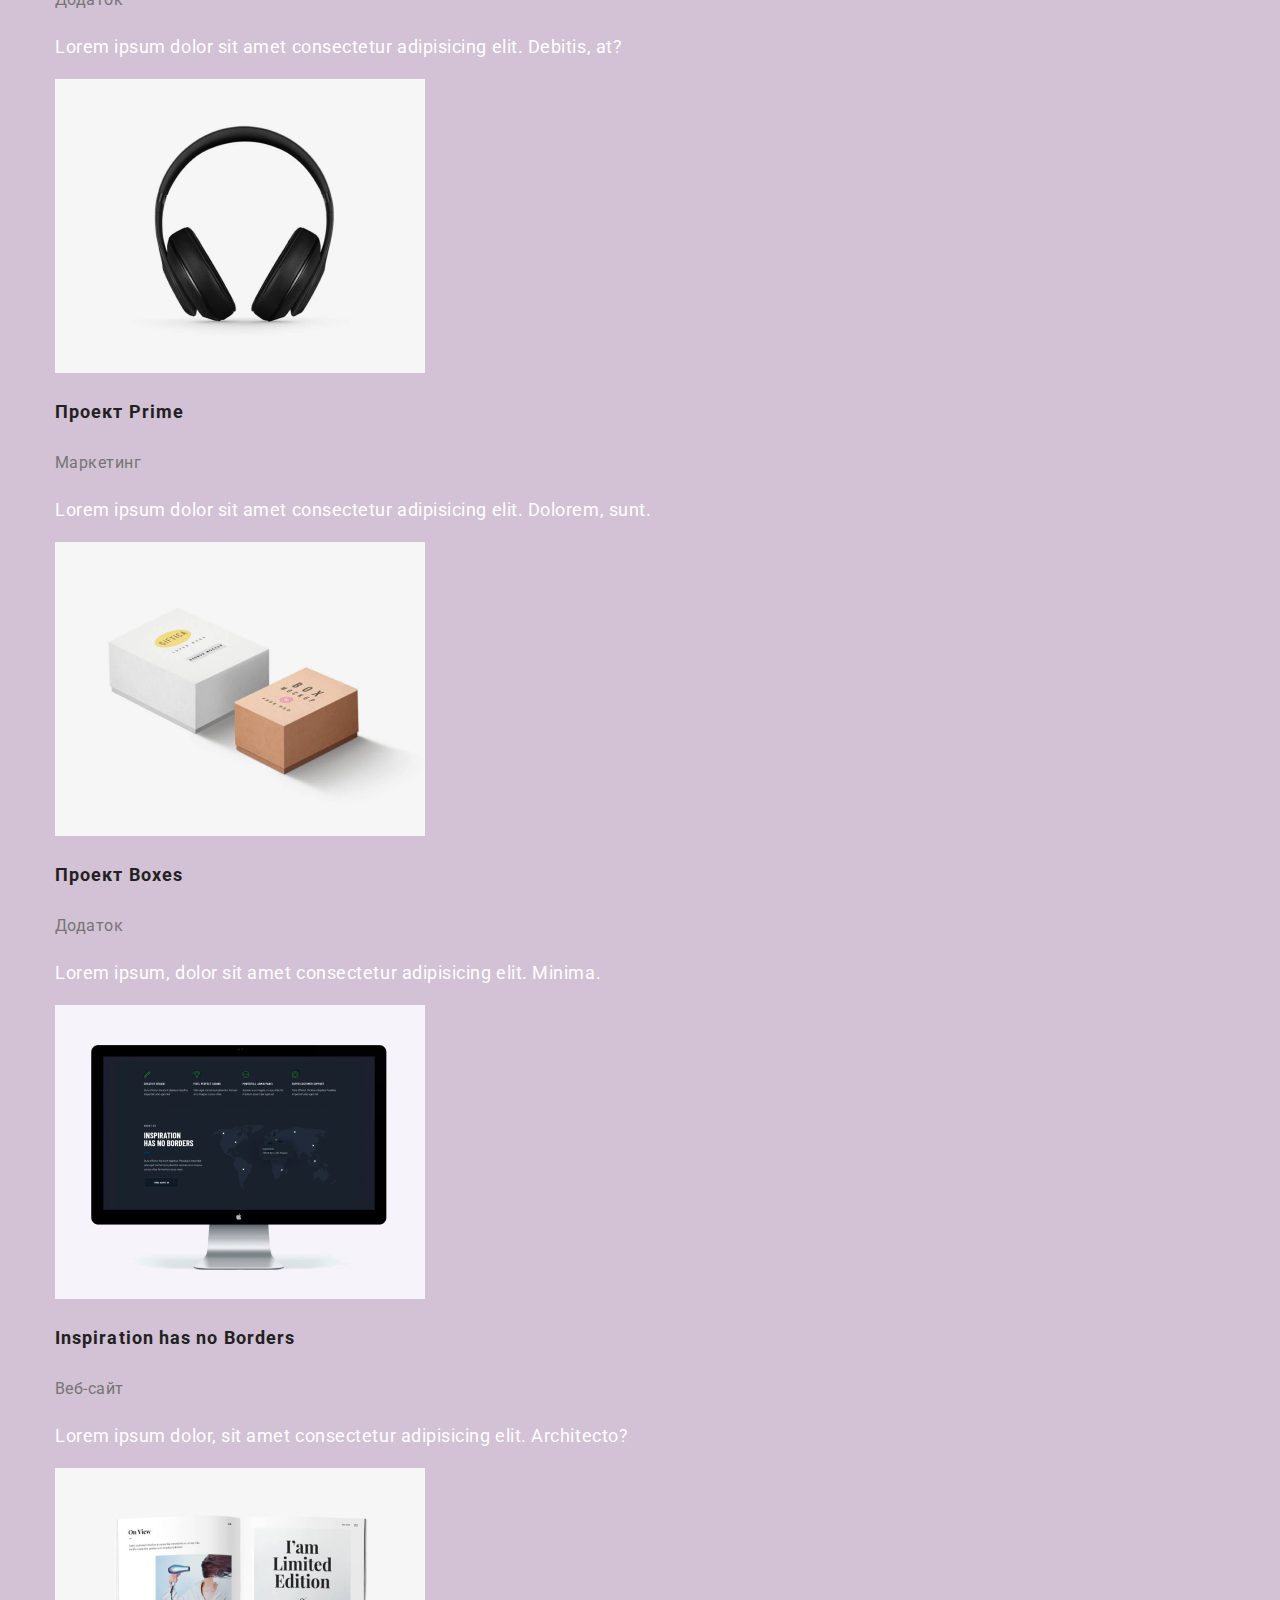
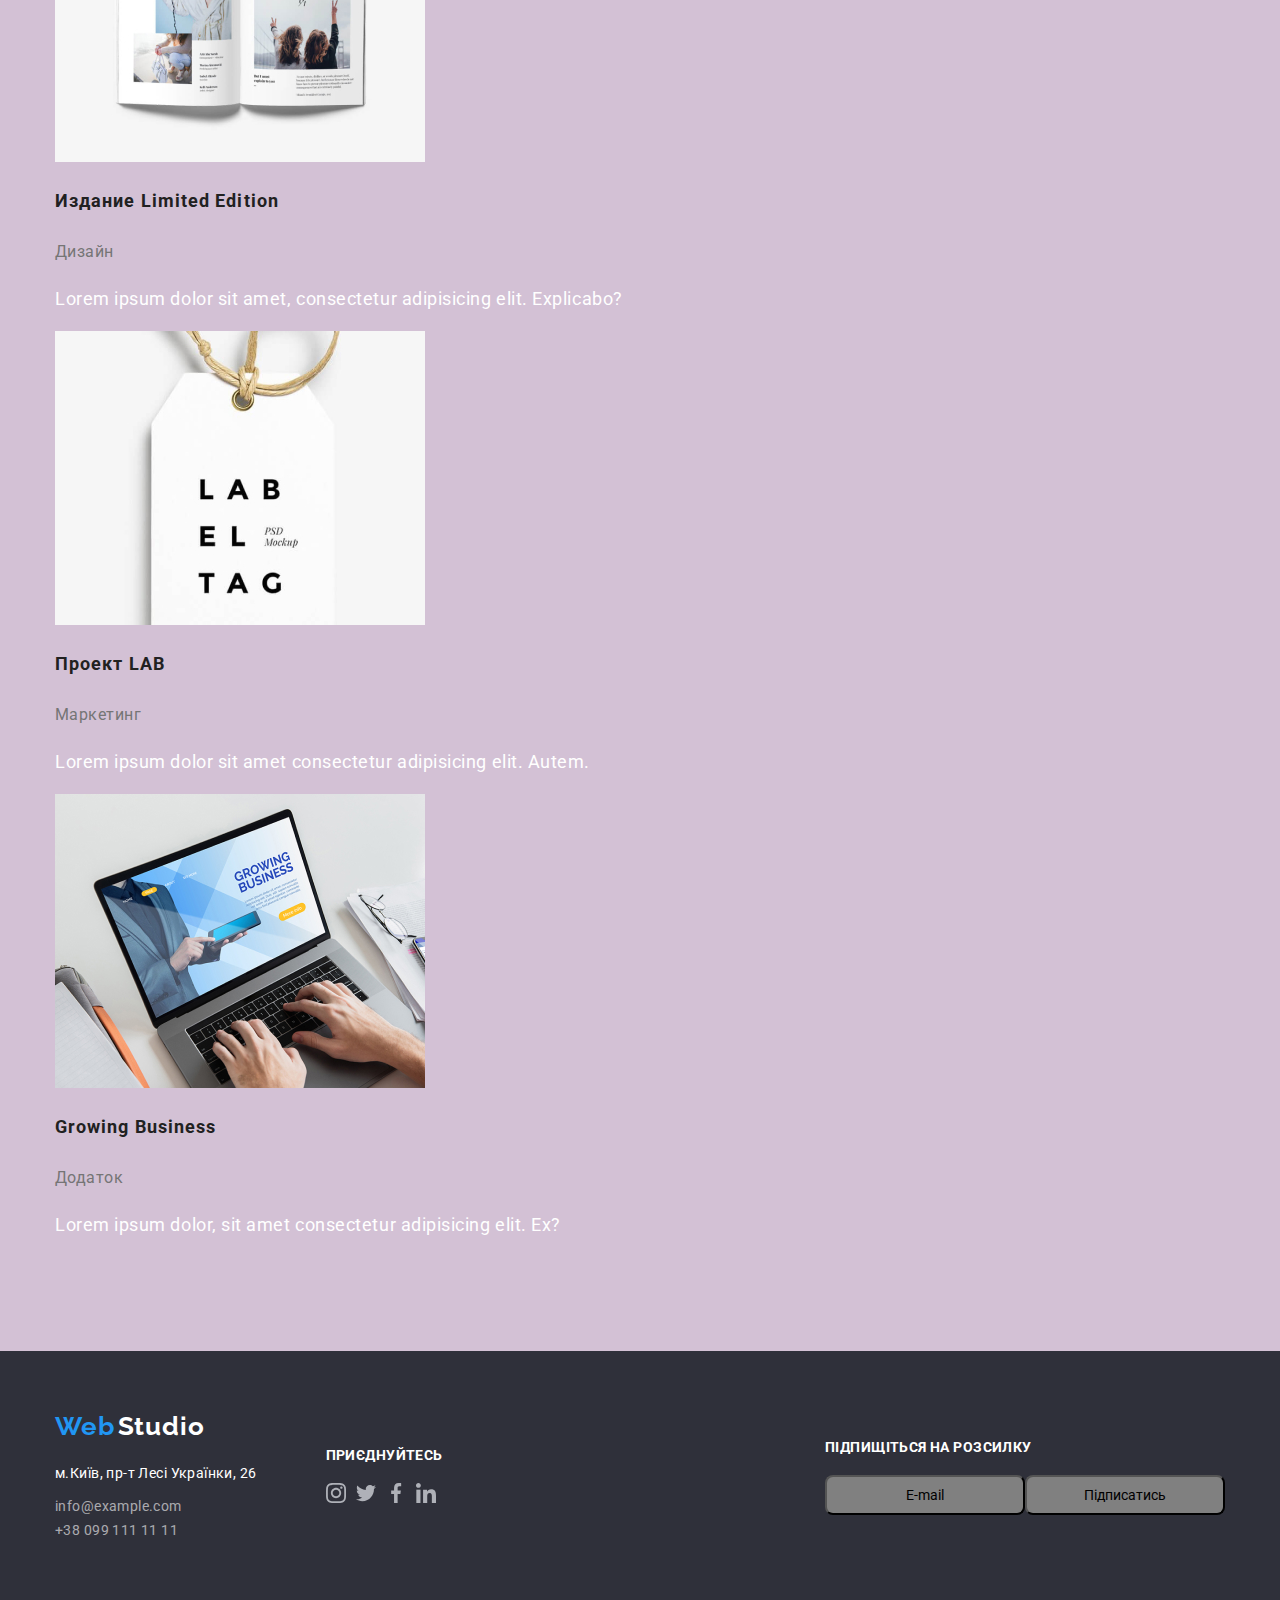
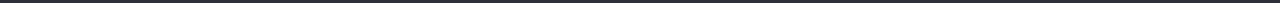
==== commit 2a5c55c2: "Copied footer from html to portfolio" ====
--- a/portfolio.html
+++ b/portfolio.html
@@ -202,66 +202,77 @@
 
 		<!--Footer-->
 		<footer class="footer">
-			<!--Contacts-->
-			<div>
-				<a class="navigation-logo" href="./index.html">
-					<span class="logo logo-web">Web</span>
-					<span class="logo footer-logo-stidio">Studio</span>
-				</a>
-				<address>
-					<p class="footer-address-info">м.Київ, пр-т Лесі Українки, 26</p>
-					<ul class="list">
-						<li><a class="footer-contacts-info" href="mailto:info@example.com">info@example.com</a></li>
-						<li><a class="footer-contacts-info" href="tel:+380961111111">+38 099 111 11 11</a></li>
+			<div class="container footer-box">
+				<!--Contacts-->
+				<div>
+					<a class="navigation-logo" href="./index.html">
+						<span class="logo logo-web">Web</span>
+						<span class="logo footer-logo-studio">Studio</span>
+					</a>
+					<address>
+						<p class="footer-address-info">м.Київ, пр-т Лесі Українки, 26</p>
+						<ul class="list">
+							<li><a class="footer-contacts-info" href="mailto:info@example.com">info@example.com</a></li>
+							<li><a class="footer-contacts-info" href="tel:+380961111111">+38 099 111 11 11</a></li>
+						</ul>
+					</address>
+				</div>
+
+				<!--Social-links for web studio-->
+				<div class="join-menu">
+					<b class="footer-join">Приєднуйтесь</b>
+					<ul class="list join-links-list">
+						<li class="join-links-list-item">
+							<a
+								href="https://www.instagram.com/"
+								target="_blank"
+								rel="noopener noreferrer"
+								aria-label="Ссилка на інстаграм"
+							>
+								<img src="./images/social-links-logo/instagram.svg" alt="instagram-logo" />
+							</a>
+						</li>
+						<li class="join-links-list-item">
+							<a
+								href="https://www.twitter.com/"
+								target="_blank"
+								rel="noopener noreferrer"
+								aria-label="Ссилка на твітер"
+							>
+								<img src="./images/social-links-logo/twitter.svg" alt="twitter-logo" />
+							</a>
+						</li>
+						<li class="join-links-list-item">
+							<a
+								href="https://www.facebook.com/"
+								target="_blank"
+								rel="noopener noreferrer"
+								aria-label="Ссилка на фейсбук"
+							>
+								<img src="./images/social-links-logo/facebook.svg" alt="facebook-logo" />
+							</a>
+						</li>
+						<li class="join-links-list-item">
+							<a
+								href="https://www.linkedin.com/"
+								target="_blank"
+								rel="noopener noreferrer"
+								aria-label="Ссилка на лінкедін"
+							>
+								<img src="./images/social-links-logo/linkedin.svg" alt="linkedin-logo" />
+							</a>
+						</li>
 					</ul>
-				</address>
-			</div>
-
-			<!--Social-links for web studio-->
-			<div>
-				<b class="footer-join">Приєднуйтесь</b>
-				<ul class="list">
-					<li>
-						<a
-							href="https://www.instagram.com/"
-							target="_blank"
-							rel="noopener noreferrer"
-							aria-label="Ссилка на інстаграм"
-						>
-							<img src="./images/social-links-logo/instagram.svg" alt="instagram-logo" />
-						</a>
-					</li>
-					<li>
-						<a href="https://www.twitter.com/" target="_blank" rel="noopener noreferrer" aria-label="Ссилка на твітер">
-							<img src="./images/social-links-logo/twitter.svg" alt="twitter-logo" />
-						</a>
-					</li>
-					<li>
-						<a
-							href="https://www.facebook.com/"
-							target="_blank"
-							rel="noopener noreferrer"
-							aria-label="Ссилка на фейсбук"
-						>
-							<img src="./images/social-links-logo/facebook.svg" alt="facebook-logo" />
-						</a>
-					</li>
-					<li>
-						<a
-							href="https://www.linkedin.com/"
-							target="_blank"
-							rel="noopener noreferrer"
-							aria-label="Ссилка на лінкедін"
-						>
-							<img src="./images/social-links-logo/linkedin.svg" alt="linkedin-logo" />
-						</a>
-					</li>
-				</ul>
-			</div>
-
-			<!--Mail subscription-->
-			<div>
-				<b class="footer-join">Підпищіться на розсилку</b>
+				</div>
+
+				<!--Mail subscription-->
+				<div class="mailing">
+					<b class="footer-join">Підпищіться на розсилку</b>
+					<ul class="list mailing-list">
+						<li><button class="btn-fake" type="button">E-mail</button></li>
+						<li><button class="btn-fake" type="button">Підписатись</button></li>
+					</ul>
+				</div>
 			</div>
 		</footer>
 	</body>
--- a/css/style.css
+++ b/css/style.css
@@ -34,7 +34,7 @@
 	margin: 0 auto;
 	padding-left: 15px;
 	padding-right: 15px;
-	outline: 1px solid blue;
+	/* outline: 1px solid blue; */
 }
 
 .visually-hidden {
@@ -72,7 +72,7 @@
 }
 .navigation-logo:hover,
 .navigation-logo:focus {
-	color: #2196f3;
+	color: var(--accent-color);
 }
 
 /*Header Navigation Menu*/
@@ -167,6 +167,7 @@
 	color: var(--title-text-color);
 	background: var(--accent-color);
 	box-shadow: 0px 4px 4px rgba(0, 0, 0, 0.15);
+
 	display: inline-block;
 	align-items: center;
 	text-align: center;
@@ -193,6 +194,14 @@
 }
 
 /*Section main work principles*/
+.work-principle-list {
+	display: flex;
+}
+
+.principle-list-item:not(:last-child) {
+	margin-right: 30px;
+}
+
 .principle-list-item-title {
 	font-weight: 700;
 	letter-spacing: 0.03em;
@@ -208,57 +217,146 @@
 }
 
 /*Section What we do*/
+.whatwedo-list {
+	display: flex;
+}
+
+.whatwedo-list-item:not(:last-child) {
+	margin-right: 30px;
+}
+
 .whatwedo-list-item-title {
+	margin: 0px;
+
 	font-weight: 700;
 	letter-spacing: 0.03em;
 	text-transform: uppercase;
 	color: var(--title-text-color);
-	margin: 0px;
-}
+	text-align: center;
+}
+
+.content-img {
+	display: block;
+}
+
 /*Section Our team*/
+.team-list {
+	display: flex;
+}
+.team-list-item:not(:last-child) {
+	margin-right: 30px;
+}
+.employee-info {
+	text-align: center;
+}
 .ourteam-list-item-title {
+	margin-top: 30px;
+	margin-bottom: 10px;
+
 	font-weight: 500;
 	font-size: 16px;
 	line-height: 1.188;
 	letter-spacing: 0.03em;
 }
 .ourteam-list-item-text {
+	margin-top: 0px;
+	margin-bottom: 16px;
+
 	font-size: 16px;
 	line-height: 1.188;
 	letter-spacing: 0.03em;
 	color: var(--secondary-text-color);
-	margin-top: 0px;
+}
+.employee-links-list {
+	display: flex;
+	justify-content: center;
+}
+.employee-links-list-item:not(:last-child) {
+	margin-right: 10px;
+}
+
+/* Section main clients */
+.clients-list {
+	display: flex;
+	justify-content: center;
+}
+.clients-list-item:not(:last-child) {
+	margin-right: 30px;
 }
 
 /*Footer Logo Address and contacts*/
 .footer {
 	background: #2f303a;
-	text-align: center;
+}
+.footer-box {
+	display: flex;
 	padding-top: 60px;
-}
-.footer-logo-stidio {
+	padding-bottom: 60px;
+	align-items: center;
+}
+
+.footer-logo-studio {
 	color: var(--title-text-color);
 }
 .footer-address-info {
-	line-height: 1.714;
-	letter-spacing: 0.03em;
-	color: var(--title-text-color);
 	margin-top: 20px;
 	margin-bottom: 9px;
-}
+
+	/* забирає курсив */
+	font-style: normal;
+
+	line-height: 1.714;
+	letter-spacing: 0.03em;
+	color: var(--title-text-color);
+}
+
 .footer-contacts-info {
+	margin-bottom: 9px;
+
 	line-height: 1.714;
 	letter-spacing: 0.03em;
 	color: var(--footer-contacts-text);
 	text-decoration: none;
-	margin-bottom: 9px;
-}
-
+	font-style: normal;
+}
+.footer-contacts-info:hover,
+.footer-contacts-info:focus {
+	color: var(--accent-color);
+}
+
+.join-menu {
+	margin-left: 69px;
+}
 .footer-join {
+	display: block;
+	margin-bottom: 20px;
+
 	font-weight: 700;
 	letter-spacing: 0.03em;
 	text-transform: uppercase;
 	color: var(--title-text-color);
+}
+.join-links-list {
+	display: flex;
+}
+.join-links-list-item:not(:last-child) {
+	margin-right: 10px;
+}
+.mailing {
+	margin-left: auto;
+}
+.mailing-list {
+	display: flex;
+}
+.btn-fake {
+	display: inline-block;
+	padding: 10px 30px;
+	min-width: 200px;
+
+	align-items: center;
+	text-align: center;
+	border-radius: 8px;
+	background-color: gray;
 }
 
 /*Portfolio bottoms*/
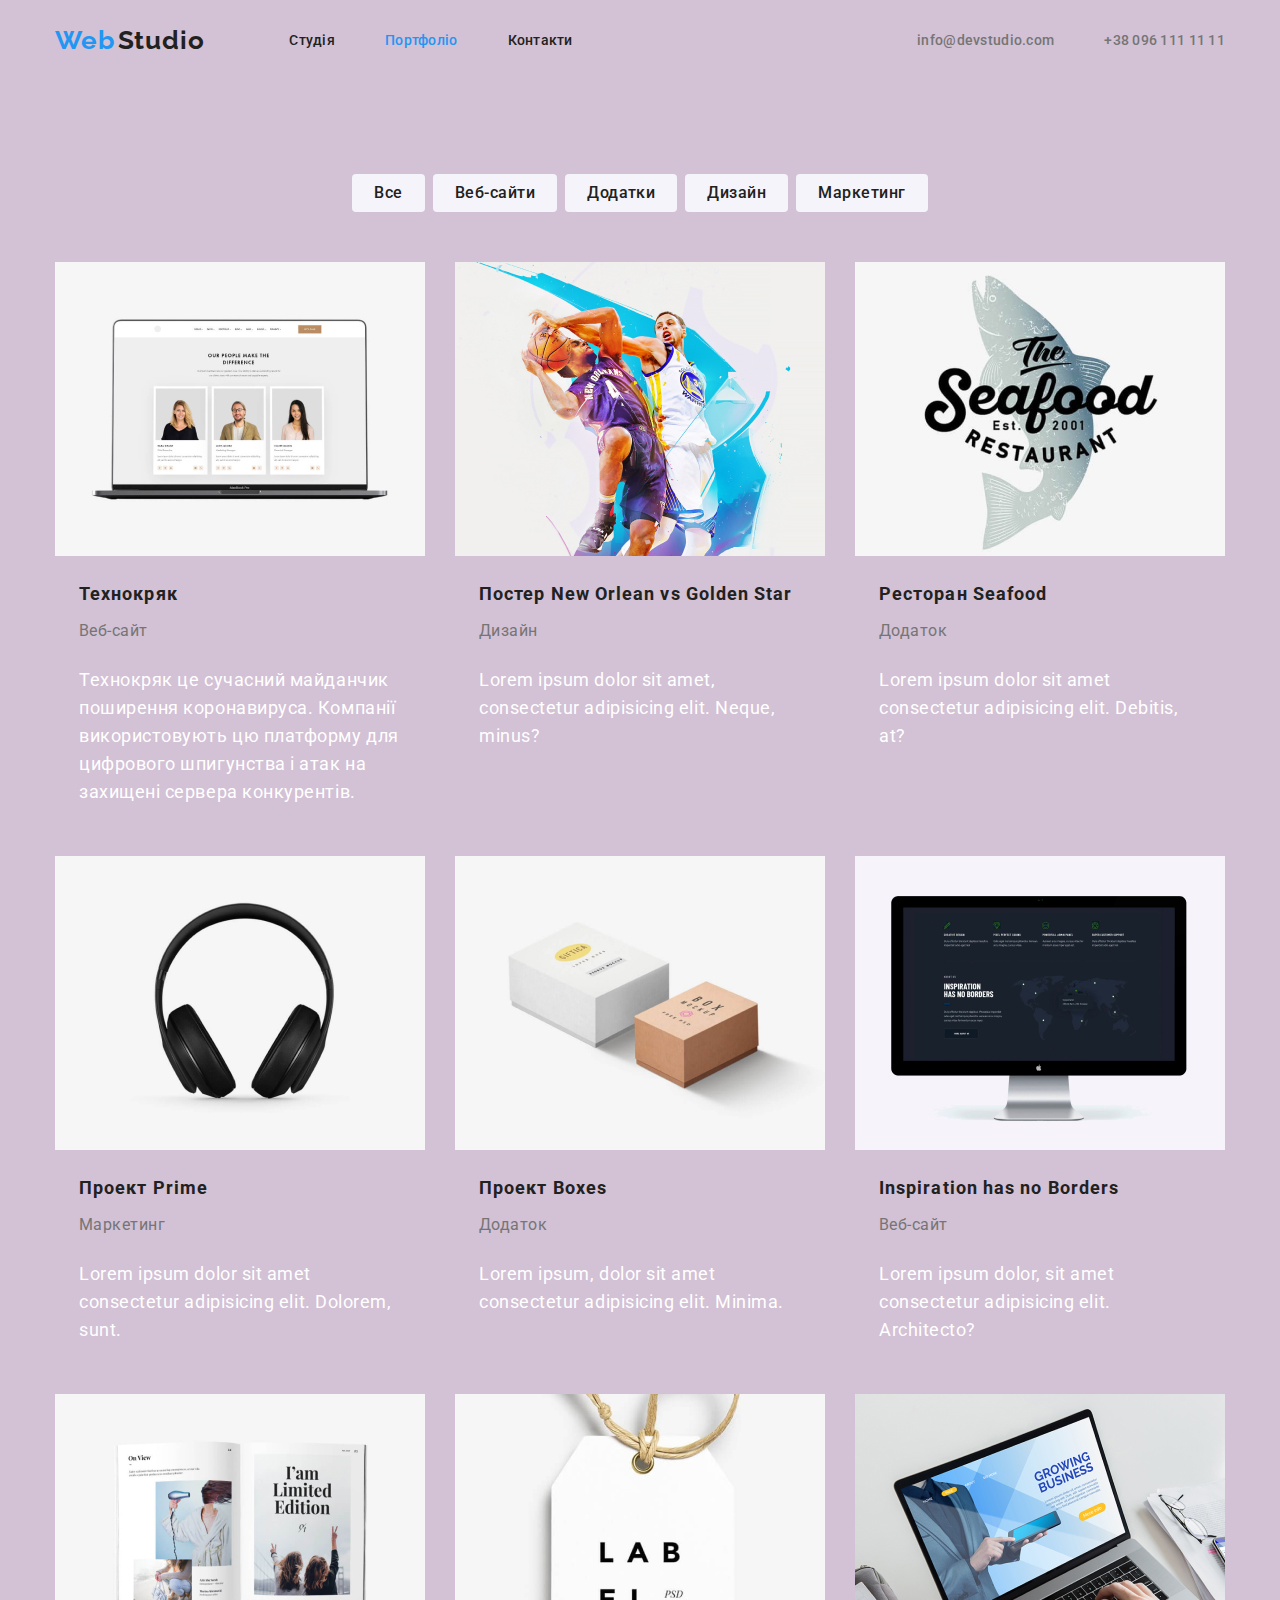
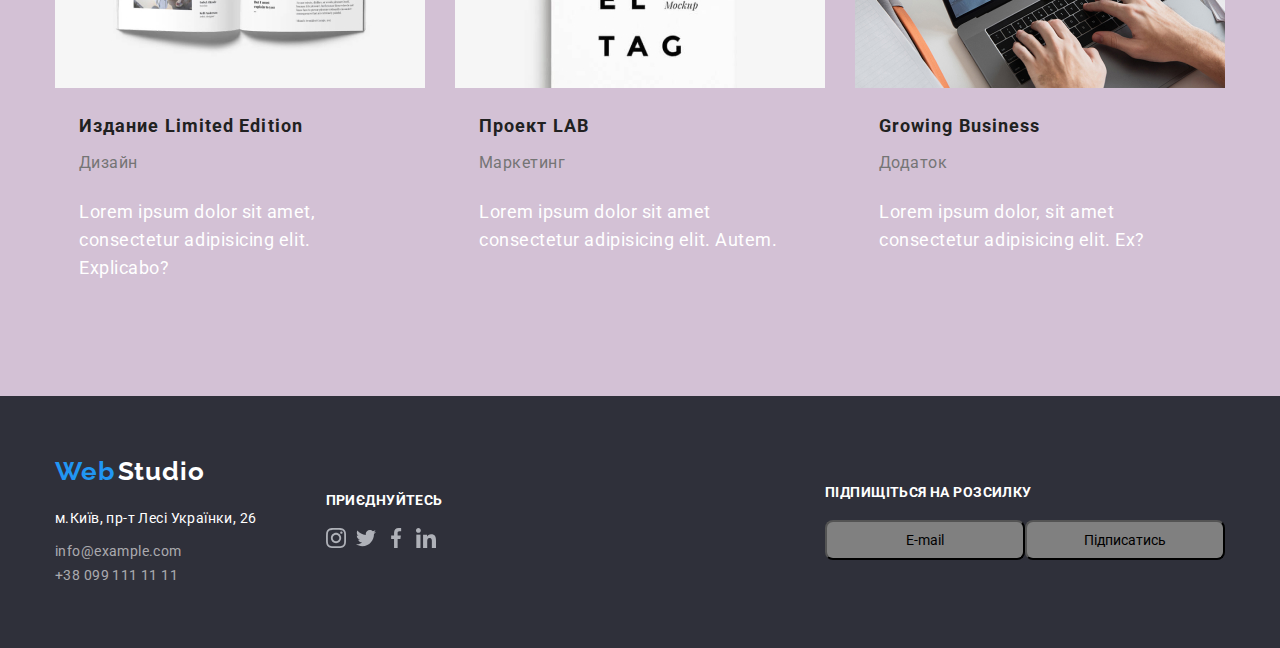
==== commit 2b1450c6: "Added flexbox abilities for photos-content of portfolio page" ====
--- a/portfolio.html
+++ b/portfolio.html
@@ -42,10 +42,10 @@
 
 		<!--Main unique content of the page-->
 		<main>
-			<h1 class="visually-hidden">Контент сторінки потрфоліо</h1>
-
-			<!-- Portfolio page content -->
 			<section>
+				<h1 class="visually-hidden">Контент сторінки потрфоліо</h1>
+
+				<!-- Portfolio page content -->
 				<div class="container section-vertical-padding">
 					<!--section with portfolio-page buttons-->
 					<div>
@@ -62,22 +62,30 @@
 					<!--Portfolio image-content-->
 					<div>
 						<h2 class="visually-hidden">Порфоліо контент</h2>
-						<ul class="list">
-							<li>
-								<a class="portfolio-list-item-link" href="">
-									<img src="./images/portfolio-content-photo/portfolio-img1.jpg" alt="Відкритий ноутбук" width="370" />
-									<h3 class="content-portfolio-list-item-title">Технокряк</h3>
-									<p class="content-portfolio-list-item-point">Веб-сайт</p>
-									<p class="content-portfolio-list-item-pop-up-text">
-										Технокряк це сучасний майданчик поширення коронавируса. Компанії використовують цю платформу для
-										цифрового шпигунства і атак на захищені сервера конкурентів.
-									</p>
-								</a>
-							</li>
-
-							<li>
-								<a class="portfolio-list-item-link" href="">
-									<img
+						<ul class="list content-portfolio-list">
+							<li class="content-portfolio-list-item">
+								<a class="portfolio-list-item-link" href="">
+									<img
+										class="content-img"
+										src="./images/portfolio-content-photo/portfolio-img1.jpg"
+										alt="Відкритий ноутбук"
+										width="370"
+									/>
+									<div>
+										<h3 class="content-portfolio-list-item-title">Технокряк</h3>
+										<p class="content-portfolio-list-item-point">Веб-сайт</p>
+										<p class="content-portfolio-list-item-pop-up-text">
+											Технокряк це сучасний майданчик поширення коронавируса. Компанії використовують цю платформу для
+											цифрового шпигунства і атак на захищені сервера конкурентів.
+										</p>
+									</div>
+								</a>
+							</li>
+
+							<li class="content-portfolio-list-item">
+								<a class="portfolio-list-item-link" href="">
+									<img
+										class="content-img"
 										src="./images/portfolio-content-photo/portfolio-img2.jpg"
 										alt="Два баскетболісти в стрибкуборяться за м'яч"
 										width="370"
@@ -90,9 +98,10 @@
 								</a>
 							</li>
 
-							<li>
-								<a class="portfolio-list-item-link" href="">
-									<img
+							<li class="content-portfolio-list-item">
+								<a class="portfolio-list-item-link" href="">
+									<img
+										class="content-img"
 										src="./images/portfolio-content-photo/portfolio-img3.jpg"
 										alt="Логотип-зображення ресторану морської їжі"
 										width="370"
@@ -105,9 +114,10 @@
 								</a>
 							</li>
 
-							<li>
-								<a class="portfolio-list-item-link" href="">
-									<img
+							<li class="content-portfolio-list-item">
+								<a class="portfolio-list-item-link" href="">
+									<img
+										class="content-img"
 										src="./images/portfolio-content-photo/portfolio-img4.jpg"
 										alt="Великі чорні навушники"
 										width="370"
@@ -120,9 +130,10 @@
 								</a>
 							</li>
 
-							<li>
-								<a class="portfolio-list-item-link" href="">
-									<img
+							<li class="content-portfolio-list-item">
+								<a class="portfolio-list-item-link" href="">
+									<img
+										class="content-img"
 										src="./images/portfolio-content-photo/portfolio-img5.jpg"
 										alt="Дві коробочки білого і бежевого кольору з написами зверху"
 										width="370"
@@ -135,9 +146,10 @@
 								</a>
 							</li>
 
-							<li>
-								<a class="portfolio-list-item-link" href="">
-									<img
+							<li class="content-portfolio-list-item">
+								<a class="portfolio-list-item-link" href="">
+									<img
+										class="content-img"
 										src="./images/portfolio-content-photo/portfolio-img6.jpg"
 										alt="Монітор з відкритою на ньому вкладкою браузера"
 										width="370"
@@ -150,9 +162,10 @@
 								</a>
 							</li>
 
-							<li>
-								<a class="portfolio-list-item-link" href="">
-									<img
+							<li class="content-portfolio-list-item">
+								<a class="portfolio-list-item-link" href="">
+									<img
+										class="content-img"
 										src="./images/portfolio-content-photo/portfolio-img7.jpg"
 										alt="Розгорнутий журнал, на сторінках якого фотки і текст"
 										width="370"
@@ -165,9 +178,10 @@
 								</a>
 							</li>
 
-							<li>
-								<a class="portfolio-list-item-link" href="">
-									<img
+							<li class="content-portfolio-list-item">
+								<a class="portfolio-list-item-link" href="">
+									<img
+										class="content-img"
 										src="./images/portfolio-content-photo/portfolio-img8.jpg"
 										alt="Біла бірка з написом, на бежевому шнурочку"
 										width="370"
@@ -180,9 +194,10 @@
 								</a>
 							</li>
 
-							<li>
-								<a class="portfolio-list-item-link" href="">
-									<img
+							<li class="content-portfolio-list-item">
+								<a class="portfolio-list-item-link" href="">
+									<img
+										class="content-img"
 										src="./images/portfolio-content-photo/portfolio-img9.jpg"
 										alt="Руки людини, яка працює за ноутбуком"
 										width="370"
--- a/css/style.css
+++ b/css/style.css
@@ -359,15 +359,8 @@
 	background-color: gray;
 }
 
+/* Portfolio */
 /*Portfolio bottoms*/
-.portfolio-list-btn {
-	display: flex;
-	justify-content: center;
-	margin-bottom: 50px;
-}
-.portfolio-list-btn .item:not(:last-child) {
-	margin-right: 8px;
-}
 
 .btn-portfolio {
 	display: flex;
@@ -388,24 +381,65 @@
 	color: var(--title-text-color);
 }
 
+.portfolio-list-btn {
+	display: flex;
+	justify-content: center;
+	margin-bottom: 50px;
+}
+.portfolio-list-btn .item:not(:last-child) {
+	margin-right: 8px;
+}
+
 /*Portfolio content*/
+.content-portfolio-list {
+	display: flex;
+	flex-wrap: wrap;
+}
+.content-portfolio-list-item {
+	width: 370px;
+	/* width: calc((100%-60) / 3); */
+	/* background-color: teal; */
+}
+.content-portfolio-list-item:not(:nth-child(3n)) {
+	margin-right: 30px;
+}
+.content-portfolio-list-item:not(:nth-last-child(-n + 3)) {
+	margin-bottom: 30px;
+}
+
 .portfolio-list-item-link {
 	color: var(--primary-text-color);
 	text-decoration: none;
 }
+
 .content-portfolio-list-item-title {
+	margin-top: 20px;
+	margin-right: 24px;
+	margin-bottom: 4px;
+	margin-left: 24px;
+
 	font-weight: 700;
 	font-size: 18px;
 	line-height: 2;
 	letter-spacing: 0.06em;
 }
 .content-portfolio-list-item-point {
+	margin-top: 0;
+	margin-bottom: 20px;
+	margin-right: 24px;
+	margin-left: 24px;
+
 	font-size: 16px;
 	line-height: 1.875;
 	letter-spacing: 0.03em;
 	color: var(--secondary-text-color);
 }
 .content-portfolio-list-item-pop-up-text {
+	margin-right: 24px;
+	margin-left: 24px;
+	margin-top: 0;
+	margin-bottom: 20px;
+
 	font-size: 18px;
 	line-height: 1.556;
 	letter-spacing: 0.03em;
